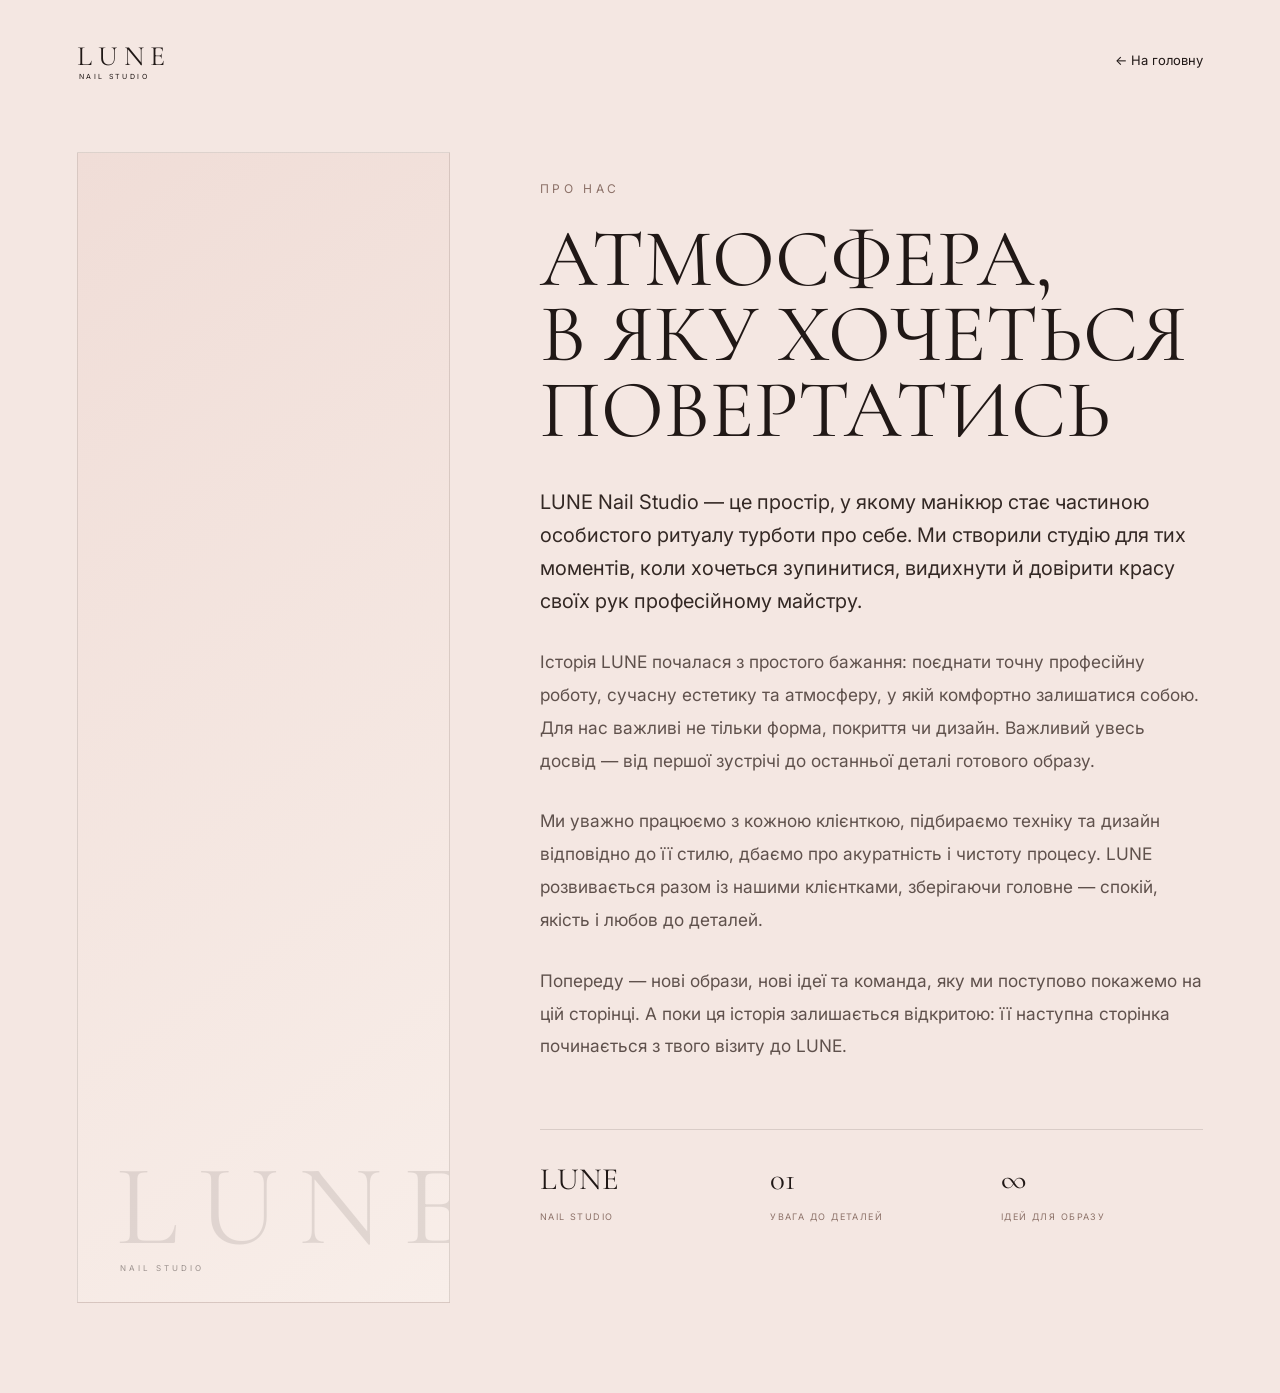
==== about.html @ e756291a "Add files via upload" ====
<!DOCTYPE html>
<html lang="uk">
<head>
  <meta charset="UTF-8">
  <meta name="viewport" content="width=device-width, initial-scale=1">
  <meta name="description" content="LUNE Nail Studio — історія та атмосфера студії">
  <title>Про нас — LUNE Nail Studio</title>
  <link rel="icon" type="image/svg+xml" href="favicon.svg">
  <link rel="stylesheet" href="css/reset.css">
  <link rel="stylesheet" href="css/variables.css">
  <link rel="stylesheet" href="css/style.css">
  <style>
    body { background:#f4e7e2; color:#201816; }
    .about-page { min-height:100vh; padding:42px 6vw 90px; }
    .about-page__nav { display:flex; justify-content:space-between; align-items:center; margin-bottom:72px; }
    .about-page__back { color:#201816; font-size:13px; }
    .about-page__grid { display:grid; grid-template-columns:minmax(300px,.72fr) minmax(520px,1.28fr); gap:7vw; align-items:stretch; min-height:calc(100vh - 180px); }
    .about-page__visual { min-height:680px; border:1px solid rgba(32,24,22,.12); background:linear-gradient(145deg,#f0ddd7,#f8eee9); position:relative; overflow:hidden; display:flex; align-items:flex-end; padding:38px; }
    .about-page__visual::before { content:"LUNE"; font-family:var(--ff-head,Georgia,serif); font-size:clamp(70px,9vw,150px); letter-spacing:.18em; opacity:.10; line-height:1; }
    .about-page__visual::after { content:"NAIL STUDIO"; position:absolute; left:42px; bottom:28px; font-size:8px; letter-spacing:.38em; opacity:.42; }
    .about-page__copy { padding:28px 0 80px; display:flex; flex-direction:column; justify-content:center; max-width:900px; }
    .about-page__copy .eyebrow { color:#8c7168; }
    .about-page__title { font-family:var(--ff-head); font-weight:400; font-size:clamp(58px,6.4vw,112px); line-height:.92; text-transform:uppercase; margin:24px 0 38px; max-width:820px; }
    .about-page__story { max-width:820px; color:#5f514c; font-size:clamp(17px,1.35vw,21px); line-height:1.9; }
    .about-page__story p { margin:0 0 28px; }
    .about-page__story p:first-child { color:#332824; font-size:clamp(20px,1.55vw,25px); line-height:1.65; }
    .about-page__facts { display:grid; grid-template-columns:repeat(3,1fr); gap:28px; margin-top:38px; padding-top:26px; border-top:1px solid rgba(32,24,22,.13); }
    .about-page__fact strong { display:block; font-family:var(--ff-head,Georgia,serif); font-size:31px; font-weight:400; }
    .about-page__fact span { display:block; margin-top:7px; font-size:9px; letter-spacing:.16em; text-transform:uppercase; color:#8c7168; }
    @media (max-width: 899px) { .about-page { display:none; } }
  </style>
</head>
<body>
  <main class="about-page">
    <div class="about-page__nav">
      <a href="index.html#hero" class="logo" aria-label="LUNE Nail Studio">
        <span class="logo__word">LUNE</span>
        <span class="logo__sub">NAIL STUDIO</span>
      </a>
      <a href="index.html#hero" class="about-page__back">← На головну</a>
    </div>

    <div class="about-page__grid">
      <div class="about-page__visual" aria-label="Місце для майбутнього фото команди LUNE"></div>

      <article class="about-page__copy">
        <p class="eyebrow eyebrow--dark">ПРО НАС</p>
        <h1 class="about-page__title">АТМОСФЕРА,<br>В ЯКУ ХОЧЕТЬСЯ<br>ПОВЕРТАТИСЬ</h1>
        <div class="about-page__story">
          <p>LUNE Nail Studio — це простір, у якому манікюр стає частиною особистого ритуалу турботи про себе. Ми створили студію для тих моментів, коли хочеться зупинитися, видихнути й довірити красу своїх рук професійному майстру.</p>
          <p>Історія LUNE почалася з простого бажання: поєднати точну професійну роботу, сучасну естетику та атмосферу, у якій комфортно залишатися собою. Для нас важливі не тільки форма, покриття чи дизайн. Важливий увесь досвід — від першої зустрічі до останньої деталі готового образу.</p>
          <p>Ми уважно працюємо з кожною клієнткою, підбираємо техніку та дизайн відповідно до її стилю, дбаємо про акуратність і чистоту процесу. LUNE розвивається разом із нашими клієнтками, зберігаючи головне — спокій, якість і любов до деталей.</p>
          <p>Попереду — нові образи, нові ідеї та команда, яку ми поступово покажемо на цій сторінці. А поки ця історія залишається відкритою: її наступна сторінка починається з твого візиту до LUNE.</p>
        </div>
        <div class="about-page__facts" aria-label="LUNE Nail Studio">
          <div class="about-page__fact"><strong>LUNE</strong><span>Nail studio</span></div>
          <div class="about-page__fact"><strong>01</strong><span>Увага до деталей</span></div>
          <div class="about-page__fact"><strong>∞</strong><span>Ідей для образу</span></div>
        </div>
      </article>
    </div>
  </main>
</body>
</html>
---- css/variables.css ----
:root {
  /* Кольори */
  --c-dark: #130d0b;
  --c-dark-2: #1d1512;
  --c-cream: #f3e9e0;
  --c-cream-2: #faf4ee;
  --c-card: #fffaf6;
  --c-rose: #b97f76;
  --c-rose-dark: #a46c63;
  --c-rose-soft: #ecd5cd;
  --c-text: #2a1f1b;
  --c-muted: #7d6a62;
  --c-light: #ffffff;
  --c-line: rgba(42, 31, 27, 0.14);
  --c-error: #b3261e;
  --c-ok: #2e7d4f;

  /* Шрифти */
  --ff-head: "Cormorant Garamond", "Playfair Display", Georgia, "Times New Roman", serif;
  --ff-body: "Inter", system-ui, -apple-system, "Segoe UI", Roboto, "Helvetica Neue", Arial, sans-serif;

  /* Розміри */
  --header-h: 84px;
  --pad-x: clamp(20px, 5vw, 80px);
  --radius: 16px;
  --radius-lg: 28px;
  --shadow: 0 10px 30px rgba(42, 31, 27, 0.08);
  --shadow-lg: 0 24px 60px rgba(0, 0, 0, 0.35);

  /* Анімації */
  --ease: cubic-bezier(0.22, 0.61, 0.36, 1);
  --t: 0.35s;
}
---- css/style.css ----
@import url("https://fonts.googleapis.com/css2?family=Cormorant+Garamond:wght@400;500;600&family=Inter:wght@400;500;600&display=swap");

/* ============ BASE ============ */
body {
  font-family: var(--ff-body);
  font-size: 15px;
  color: var(--c-text);
  background: var(--c-cream);
}
body.is-locked { overflow: hidden; }

/* FIXED: no display: revert !important on flex blocks */
.only-desktop { display: none !important; }
.only-mobile { display: revert; }

@media (max-width: 899px) {
  .only-desktop { display: none !important; }
}

@media (min-width: 900px) {
  .only-desktop { display: revert !important; }
  .only-mobile { display: none !important; }
}

.eyebrow {
  font-size: 12px;
  letter-spacing: 0.3em;
  text-transform: uppercase;
  color: rgba(255, 255, 255, 0.75);
}
.eyebrow--dark { color: var(--c-muted); }

.title {
  font-family: var(--ff-head);
  font-weight: 400;
  font-size: clamp(32px, 3.4vw, 52px);
  line-height: 1.05;
  letter-spacing: 0.01em;
  text-transform: uppercase;
  color: var(--c-text);
}
.title--light { color: var(--c-light); }

.lead { color: var(--c-muted); line-height: 1.55; }
.lead--light { color: rgba(255, 255, 255, 0.85); }

/* ============ LOGO ============ */
.logo {
  display: inline-flex;
  flex-direction: column;
  line-height: 1;
  color: inherit;
}
.logo__word {
  font-family: var(--ff-head);
  font-size: 34px;
  letter-spacing: 0.06em;
  font-weight: 400;
}
.logo__sub {
  font-size: 8px;
  letter-spacing: 0.4em;
  margin-top: 5px;
  padding-left: 2px;
}
.logo--lg .logo__word { font-size: 54px; }
.logo--lg .logo__sub { font-size: 11px; }

/* ============ BUTTONS ============ */
.btn {
  display: inline-flex;
  align-items: center;
  justify-content: center;
  gap: 12px;
  min-height: 48px;
  padding: 0 26px;
  border-radius: 999px;
  font-size: 14px;
  font-weight: 500;
  transition:
    background var(--t) var(--ease),
    color var(--t) var(--ease),
    border-color var(--t) var(--ease),
    transform var(--t) var(--ease);
}
.btn:hover { transform: translateY(-2px); }
.btn:active { transform: translateY(0); }
.btn:disabled { opacity: 0.5; cursor: not-allowed; transform: none; }
.btn--rose { background: var(--c-rose); color: #fff; }
.btn--rose:hover:not(:disabled) { background: var(--c-rose-dark); }
.btn--outline {
  border: 1px solid rgba(255, 255, 255, 0.6);
  color: #fff;
  min-height: 44px;
  font-size: 13px;
}
.btn--outline:hover { background: #fff; color: var(--c-dark); }
.btn--outline-dark {
  border: 1px solid var(--c-text);
  color: var(--c-text);
  min-height: 44px;
  font-size: 12px;
}
.btn--outline-dark:hover { background: var(--c-text); color: #fff; }
.btn--outline-light {
  border: 1px solid rgba(255, 255, 255, 0.6);
  color: #fff;
  min-height: 44px;
  font-size: 13px;
}
.btn--outline-light:hover { background: #fff; color: var(--c-dark); }
.btn--ghost { color: var(--c-muted); padding: 0 18px; }
.btn--soft { background: var(--c-rose-soft); color: var(--c-rose-dark); }
.btn--soft:hover { background: #e2c5bb; }
.btn--block { width: 100%; }
.btn--lg {
  min-height: 60px;
  padding: 0 12px 0 30px;
  justify-content: space-between;
  font-size: 17px;
}
.btn__circle {
  width: 40px;
  height: 40px;
  border-radius: 50%;
  background: #fff;
  color: var(--c-rose);
  display: inline-flex;
  align-items: center;
  justify-content: center;
}

.btn-pill {
  display: inline-flex;
  align-items: center;
  border: 1px solid rgba(255, 255, 255, 0.45);
  border-radius: 999px;
  padding: 3px 28px 3px 3px;
  gap: 22px;
  color: #fff;
  background: rgba(255, 255, 255, 0.06);
  backdrop-filter: blur(6px);
  transition: background var(--t) var(--ease);
}
.btn-pill:hover { background: rgba(255, 255, 255, 0.16); }
.btn-pill__circle {
  width: 46px;
  height: 46px;
  border-radius: 50%;
  background: #fff;
  color: var(--c-dark);
  display: inline-flex;
  align-items: center;
  justify-content: center;
  font-size: 18px;
  transition: transform var(--t) var(--ease);
}
.btn-pill:hover .btn-pill__circle { transform: translateX(3px); }
.btn-pill__label { font-size: 13px; }

.round-btn {
  width: 44px;
  height: 44px;
  flex: none;
  border-radius: 50%;
  border: 1px solid var(--c-line);
  color: var(--c-text);
  display: inline-flex;
  align-items: center;
  justify-content: center;
  font-size: 20px;
  background: transparent;
  transition: background var(--t) var(--ease), color var(--t) var(--ease);
}
.round-btn:hover { background: var(--c-text); color: #fff; }
.round-btn:disabled { opacity: 0.35; cursor: default; }
.round-btn:disabled:hover { background: transparent; color: var(--c-text); }

/* ============ ICONS ============ */
[data-icon] svg { width: 100%; height: 100%; display: block; }
.features__icon,
.footer__icon,
.bk__head-icon { color: var(--c-rose); }

/* LUNE mobile intro is isolated in intro.js. */

/* ============ HEADER ============ */
.header {
  position: fixed;
  top: 0;
  left: 0;
  right: 0;
  z-index: 60;
  color: #fff;
  transition: background var(--t) var(--ease), backdrop-filter var(--t) var(--ease);
}
.header.is-scrolled {
  background: rgba(19, 13, 11, 0.82);
  backdrop-filter: blur(12px);
}
.header__inner {
  height: var(--header-h);
  padding: 0 var(--pad-x);
  display: flex;
  align-items: center;
  justify-content: space-between;
  gap: 24px;
}
.nav { display: none; }
.header__actions { display: flex; align-items: center; gap: 16px; }
.header__actions .btn { display: none; }

.burger {
  width: 52px;
  height: 52px;
  border-radius: 50%;
  border: 1px solid rgba(255,255,255,0.5);
  display: inline-flex;
  flex-direction: column;
  align-items: center;
  justify-content: center;
  gap: 5px;
}
.burger span {
  display: block;
  width: 18px;
  height: 1.5px;
  background: #fff;
  transition: transform var(--t) var(--ease), opacity var(--t) var(--ease);
}
.burger[aria-expanded="true"] span:nth-child(1) { transform: translateY(6.5px) rotate(45deg); }
.burger[aria-expanded="true"] span:nth-child(2) { opacity: 0; }
.burger[aria-expanded="true"] span:nth-child(3) { transform: translateY(-6.5px) rotate(-45deg); }

.mmenu {
  position: fixed;
  inset: 0;
  z-index: 90;
  background: var(--c-dark);
  color: #fff;
  display: flex;
  flex-direction: column;
  justify-content: center;
  padding: 80px var(--pad-x) 40px;
}
.mmenu__close {
  position: absolute;
  top: 16px;
  right: var(--pad-x);
  width: 52px;
  height: 52px;
  font-size: 32px;
  line-height: 1;
  color: #fff;
}
.mmenu__nav {
  display: flex;
  flex-direction: column;
  align-items: flex-start;
  gap: 22px;
  font-size: 22px;
}
.mmenu__nav button { color: inherit; font-size: inherit; text-align: left; }

@media (min-width: 900px) {
  .nav { display: flex; gap: 40px; }
  .nav__link {
    font-size: 14px;
    position: relative;
    padding: 6px 0;
    opacity: 0.85;
    transition: opacity var(--t) var(--ease);
  }
  .nav__link:hover, .nav__link.is-active { opacity: 1; }
  .nav__link.is-active::after {
    content: "";
    position: absolute;
    left: 0;
    right: 0;
    bottom: -2px;
    height: 1px;
    background: #fff;
  }
  .header__actions .btn { display: inline-flex; }
  .burger { display: none; }
  .mmenu { display: none !important; }
}

/* ============ HERO ============ */
.hero {
  position: relative;
  min-height: 100vh;
  min-height: 100svh;
  color: #fff;
  display: flex;
  align-items: center;
  overflow: hidden;
  background: var(--c-dark);
}
.hero__bg { position: absolute; inset: 0; }
.hero__bg img {
  width: 100%;
  height: 100%;
  object-fit: cover;
  background: var(--c-dark-2);
}
.hero__shade {
  position: absolute;
  inset: 0;
  background: linear-gradient(180deg, rgba(19,13,11,0.35) 0%, rgba(19,13,11,0.55) 55%, rgba(19,13,11,0.85) 100%);
}
.hero__content {
  position: relative;
  z-index: 2;
  width: 100%;
  padding: calc(var(--header-h) + 24px) var(--pad-x) 40px;
}
.hero__title {
  font-family: var(--ff-head);
  font-weight: 400;
  text-transform: uppercase;
  line-height: 1;
  letter-spacing: 0.01em;
  margin: 18px 0 20px;
}
.hero__lead {
  max-width: 440px;
  color: rgba(255,255,255,0.88);
  line-height: 1.55;
}

@media (max-width: 899px) {
  .hero { align-items: flex-end; }
  .hero__content { padding-bottom: 36px; }
  .hero__title { font-size: clamp(44px, 14vw, 64px); }
  .hero__lead { margin-bottom: 28px; font-size: 15px; }

  .features {
    display: flex;
    justify-content: space-between;
    gap: 12px;
    margin-top: 28px;
  }
  .features li {
    display: flex;
    flex-direction: column;
    align-items: center;
    text-align: center;
    gap: 10px;
    font-size: 12px;
    line-height: 1.3;
    flex: 1;
  }
  .features__icon { width: 34px; height: 34px; }

  .video-pill {
    position: absolute;
    z-index: 3;
    top: calc(var(--header-h) + 12px);
    right: var(--pad-x);
    display: inline-flex;
    align-items: center;
    gap: 10px;
    padding: 8px 16px 8px 8px;
    border: 1px solid rgba(255,255,255,0.45);
    border-radius: 999px;
    font-size: 13px;
    color: #fff;
    background: rgba(19,13,11,0.35);
    backdrop-filter: blur(6px);
  }
  .video-pill__icon {
    width: 30px;
    height: 30px;
    border-radius: 50%;
    background: #fff;
    color: var(--c-dark);
    display: inline-flex;
    align-items: center;
    justify-content: center;
    font-size: 11px;
  }
}

@media (min-width: 900px) {
  .hero__shade {
    background: linear-gradient(90deg, rgba(19,13,11,0.78) 0%, rgba(19,13,11,0.35) 55%, rgba(19,13,11,0.15) 100%);
  }
  .hero__content { padding-left: calc(var(--pad-x) + 90px); }
  .hero__title { font-size: clamp(64px, 7.4vw, 120px); }
  .hero__lead { margin-bottom: 36px; }
  .hero__proof {
    display: flex;
    align-items: center;
    gap: 16px;
    margin-top: 44px;
  }
  .avatars { display: flex; }
  .avatars img {
    width: 48px;
    height: 48px;
    border-radius: 50%;
    object-fit: cover;
    border: 2px solid var(--c-dark);
    margin-left: -12px;
    background: var(--c-rose-soft);
  }
  .avatars img:first-child { margin-left: 0; }
  .hero__proof p {
    display: flex;
    flex-direction: column;
    font-size: 13px;
    line-height: 1.35;
  }
  .hero__proof span { color: rgba(255,255,255,0.7); }

  .hero__rail {
    position: absolute;
    z-index: 3;
    left: var(--pad-x);
    top: 50%;
    transform: translateY(-50%);
    display: flex !important;
    flex-direction: column;
    align-items: center;
    gap: 18px;
  }
  .hero__steps { display: flex; flex-direction: column; gap: 18px; }
  .hero__steps button {
    font-size: 12px;
    letter-spacing: 0.15em;
    color: rgba(255,255,255,0.5);
    transition: color var(--t) var(--ease);
  }
  .hero__steps .is-active button,
  .hero__steps button:hover { color: #fff; }
  .hero__line { width: 1px; height: 90px; background: rgba(255,255,255,0.35); }
  .hero__scroll {
    display: flex;
    flex-direction: column;
    align-items: center;
    gap: 10px;
  }
  .hero__scroll-btn {
    width: 40px;
    height: 40px;
    border-radius: 50%;
    border: 1px solid rgba(255,255,255,0.5);
    display: inline-flex;
    align-items: center;
    justify-content: center;
  }
  .hero__scroll small { font-size: 9px; letter-spacing: 0.3em; }

  .hero__video {
    position: absolute;
    z-index: 3;
    right: var(--pad-x);
    bottom: 48px;
    display: flex !important;
    align-items: center;
    gap: 16px;
    text-align: right;
    font-size: 13px;
    line-height: 1.3;
    color: #fff;
  }
  .hero__video-btn {
    width: 64px;
    height: 64px;
    border-radius: 50%;
    border: 1px solid rgba(255,255,255,0.6);
    display: inline-flex;
    align-items: center;
    justify-content: center;
    font-size: 16px;
    transition: background var(--t) var(--ease), color var(--t) var(--ease);
  }
  .hero__video:hover .hero__video-btn { background: #fff; color: var(--c-dark); }
}

/* ============ SERVICES ============ */
@media (min-width: 900px) {
  .services {
    background: var(--c-cream);
    padding: 110px var(--pad-x);
    display: grid !important;
    grid-template-columns: minmax(280px, 1fr) 2.6fr;
    gap: 56px;
    align-items: center;
  }
  .services__head {
    display: flex;
    flex-direction: column;
    align-items: flex-start;
    gap: 20px;
  }
  .services__list {
    display: grid;
    grid-template-columns: repeat(4, 1fr);
    gap: 20px;
  }
  .svc-card button {
    position: relative;
    display: block;
    width: 100%;
    aspect-ratio: 5 / 7;
    border-radius: var(--radius);
    overflow: hidden;
    color: #fff;
    text-align: left;
  }
  .svc-card img {
    position: absolute;
    inset: 0;
    width: 100%;
    height: 100%;
    object-fit: cover;
    background: var(--c-rose-soft);
    transition: transform 0.8s var(--ease);
  }
  .svc-card button:hover img { transform: scale(1.06); }
  .svc-card__shade {
    position: absolute;
    inset: 0;
    background: linear-gradient(180deg, rgba(19,13,11,0) 40%, rgba(19,13,11,0.8) 100%);
  }
  .svc-card__num { position: absolute; top: 18px; left: 18px; font-size: 12px; letter-spacing: 0.15em; }
  .svc-card__name {
    position: absolute;
    left: 18px;
    bottom: 20px;
    right: 64px;
    font-family: var(--ff-head);
    font-size: 24px;
    line-height: 1.1;
  }
  .svc-card__arrow {
    position: absolute;
    right: 16px;
    bottom: 18px;
    width: 38px;
    height: 38px;
    border-radius: 50%;
    border: 1px solid rgba(255,255,255,0.6);
    display: inline-flex;
    align-items: center;
    justify-content: center;
    transition: background var(--t) var(--ease), color var(--t) var(--ease);
  }
  .svc-card button:hover .svc-card__arrow { background: #fff; color: var(--c-dark); }
  .svc-card--2,
  .svc-card--4 { margin-top: 40px; }
}

/* ============ ABOUT ============ */
@media (min-width: 900px) {
  .about {
    position: relative;
    color: #fff;
    overflow: hidden;
    background: var(--c-dark);
  }
  .about__bg { position: absolute; inset: 0; }
  .about__bg img { width: 100%; height: 100%; object-fit: cover; }
  .about__shade {
    position: absolute;
    inset: 0;
    background: linear-gradient(90deg, rgba(19,13,11,0.85), rgba(19,13,11,0.4));
  }
  .about__inner {
    position: relative;
    z-index: 2;
    padding: 110px var(--pad-x);
    display: grid;
    grid-template-columns: 1.2fr 1fr;
    gap: 56px;
    align-items: center;
  }
  .about__text {
    display: flex;
    flex-direction: column;
    align-items: flex-start;
    gap: 20px;
  }
  .about__photo {
    width: 100%;
    border-radius: var(--radius-lg);
    object-fit: cover;
    aspect-ratio: 13 / 9;
    background: var(--c-rose-soft);
  }
  .about__video {
    position: absolute;
    right: var(--pad-x);
    bottom: 40px;
    display: flex;
    align-items: center;
    gap: 14px;
    font-size: 13px;
    line-height: 1.3;
    text-align: left;
    color: #fff;
  }
  .about__video-btn {
    width: 56px;
    height: 56px;
    border-radius: 50%;
    border: 1px solid rgba(255,255,255,0.6);
    display: inline-flex;
    align-items: center;
    justify-content: center;
    font-size: 14px;
    transition: background var(--t) var(--ease), color var(--t) var(--ease);
  }
  .about__video:hover .about__video-btn { background: #fff; color: var(--c-dark); }
}

/* ============ WORKS ============ */
@media (min-width: 900px) {
  .works {
    background: var(--c-cream-2);
    padding: 100px var(--pad-x);
  }
  .works__head {
    display: flex;
    flex-direction: column;
    gap: 16px;
    margin-bottom: 40px;
  }
  .works__carousel { display: flex; align-items: center; gap: 20px; }
  .works__viewport { flex: 1; overflow: hidden; }
  .works__track {
    display: flex;
    gap: 20px;
    transition: transform 0.6s var(--ease);
    will-change: transform;
  }
  .works__track li { flex: 0 0 calc((100% - 60px) / 4); }
  .works__track img {
    width: 100%;
    aspect-ratio: 8 / 5;
    object-fit: cover;
    border-radius: var(--radius);
    background: var(--c-rose-soft);
  }
}

/* ============ SECTION HEAD ============ */
.reviews,
.insta {
  padding: 56px var(--pad-x);
  background: var(--c-cream-2);
}
.sec-head {
  display: flex;
  align-items: flex-end;
  justify-content: space-between;
  gap: 16px;
  margin-bottom: 28px;
}
.sec-head__nav { display: flex; gap: 12px; }
.sec-title {
  font-family: var(--ff-head);
  font-weight: 400;
  font-size: clamp(30px, 8vw, 44px);
  line-height: 1.05;
  margin-top: 8px;
}

/* ============ REVIEWS ============ */
.reviews__viewport { overflow: hidden; }
.reviews__track {
  display: flex;
  gap: 16px;
  transition: transform 0.6s var(--ease);
  will-change: transform;
}
.review {
  flex: 0 0 100%;
  display: flex;
  gap: 18px;
  align-items: flex-start;
  background: var(--c-card);
  border-radius: var(--radius-lg);
  padding: 24px;
  box-shadow: var(--shadow);
}
.review__avatar {
  width: 72px;
  height: 72px;
  flex: none;
  border-radius: 50%;
  object-fit: cover;
  background: var(--c-rose-soft);
}
.review__body { display: flex; flex-direction: column; gap: 8px; }
.review__body h3 { font-family: var(--ff-head); font-size: 24px; font-weight: 500; }
.stars { color: var(--c-rose); letter-spacing: 3px; font-size: 14px; }
.review blockquote { font-size: 14px; line-height: 1.55; color: var(--c-muted); }
.review__date { font-size: 12px; color: var(--c-muted); }
.dots { display: flex; justify-content: center; gap: 8px; margin-top: 20px; }
.dots span {
  width: 7px;
  height: 7px;
  border-radius: 50%;
  background: var(--c-line);
  transition: background var(--t) var(--ease), width var(--t) var(--ease);
}
.dots span.is-active {
  width: 22px;
  border-radius: 999px;
  background: var(--c-rose);
}
@media (min-width: 900px) {
  .reviews, .insta { padding: 100px var(--pad-x); }
  .review { flex: 0 0 calc((100% - 16px) / 2); }
}

/* ============ INSTAGRAM 3x3 ============ */
.insta__grid {
  display: grid;
  grid-template-columns: repeat(3, 1fr);
  gap: 8px;
  margin-bottom: 24px;
}
.insta__grid img {
  width: 100%;
  aspect-ratio: 1;
  object-fit: cover;
  border-radius: 12px;
  background: var(--c-rose-soft);
  transition: transform 0.6s var(--ease);
}
.insta__grid li { overflow: hidden; border-radius: 12px; }
.insta__grid li:hover img { transform: scale(1.06); }
@media (min-width: 900px) {
  .insta__grid {
    max-width: 760px;
    margin: 0 auto 32px;
    gap: 12px;
  }
  .insta .btn--block {
    max-width: 760px;
    margin: 0 auto;
    display: flex;
  }
}

/* ============ FOOTER ============ */
.footer {
  background: var(--c-dark);
  color: #fff;
  padding: 56px var(--pad-x) 40px;
}
.footer__inner {
  display: flex;
  flex-direction: column;
  align-items: flex-start;
  gap: 32px;
}
.footer__contacts {
  display: flex;
  flex-direction: column;
  gap: 18px;
  font-size: 14px;
  line-height: 1.45;
}
.footer__contacts li {
  display: flex;
  align-items: flex-start;
  gap: 14px;
}
.footer__icon { width: 22px; height: 22px; flex: none; }
.footer__contacts a:hover { color: var(--c-rose-soft); }
.footer__copy { font-size: 12px; color: rgba(255,255,255,0.55); line-height: 1.5; }
@media (min-width: 900px) {
  .footer { padding: 72px var(--pad-x) 48px; }
  .footer__inner {
    flex-direction: row;
    align-items: center;
    justify-content: space-between;
    gap: 48px;
  }
  .footer__contacts { flex-direction: row; gap: 40px; }
}

/* ============ MODALS ============ */
.modal {
  position: fixed;
  inset: 0;
  z-index: 150;
  display: flex;
  align-items: center;
  justify-content: center;
  padding: 16px;
  opacity: 0;
  transition: opacity 0.35s var(--ease);
}
.modal.is-open { opacity: 1; }
.modal__backdrop {
  position: absolute;
  inset: 0;
  background: rgba(19, 13, 11, 0.7);
  backdrop-filter: blur(4px);
}
.modal__dialog {
  position: relative;
  z-index: 1;
  width: 100%;
  max-height: calc(100vh - 32px);
  max-height: calc(100dvh - 32px);
  overflow-y: auto;
  background: var(--c-cream-2);
  border-radius: var(--radius-lg);
  box-shadow: var(--shadow-lg);
  transform: translateY(20px) scale(0.98);
  transition: transform 0.35s var(--ease);
}
.modal.is-open .modal__dialog { transform: none; }
.modal__close {
  position: absolute;
  z-index: 5;
  top: 14px;
  right: 14px;
  width: 40px;
  height: 40px;
  border-radius: 50%;
  background: rgba(42,31,27,0.08);
  font-size: 24px;
  line-height: 1;
  display: inline-flex;
  align-items: center;
  justify-content: center;
  color: var(--c-text);
}
.modal__close:hover { background: rgba(42,31,27,0.18); }
.modal--video .modal__close { background: rgba(255,255,255,0.2); color: #fff; }
.modal__dialog--video {
  max-width: 960px;
  background: #000;
  overflow: hidden;
}
.modal__dialog--video video {
  width: 100%;
  max-height: 80vh;
  background: #000;
}

/* ============ BOOKING ============ */
.modal--booking .modal__dialog {
  max-width: 560px;
  padding: 28px 22px 24px;
}
.bk__head {
  display: flex;
  align-items: center;
  gap: 14px;
  padding-right: 44px;
  margin-bottom: 22px;
}
.bk__head-icon {
  width: 44px;
  height: 44px;
  flex: none;
  padding: 10px;
  border-radius: 50%;
  background: var(--c-rose-soft);
}
.bk__head h2 {
  font-family: var(--ff-head);
  font-weight: 500;
  font-size: 28px;
  line-height: 1.1;
}
.bk__head p {
  font-size: 13px;
  color: var(--c-muted);
  margin-top: 2px;
}

.stepper {
  display: flex;
  align-items: flex-start;
  justify-content: space-between;
  margin-bottom: 26px;
  position: relative;
}
.stepper__item {
  position: relative;
  flex: 1;
  display: flex;
  flex-direction: column;
  align-items: center;
  gap: 8px;
  font-size: 12px;
  color: var(--c-muted);
  text-align: center;
}
.stepper__item::before {
  content: "";
  position: absolute;
  top: 15px;
  left: -50%;
  width: 100%;
  height: 1px;
  background: var(--c-line);
  z-index: 0;
}
.stepper__item:first-child::before { display: none; }
.stepper__dot {
  position: relative;
  z-index: 1;
  width: 31px;
  height: 31px;
  border-radius: 50%;
  border: 1px solid var(--c-line);
  background: var(--c-cream-2);
  display: inline-flex;
  align-items: center;
  justify-content: center;
  font-size: 13px;
  transition: all var(--t) var(--ease);
}
.stepper__item.is-active { color: var(--c-text); }
.stepper__item.is-active .stepper__dot {
  background: var(--c-rose);
  border-color: var(--c-rose);
  color: #fff;
}
.stepper__item.is-done .stepper__dot {
  background: var(--c-rose-soft);
  border-color: var(--c-rose);
  color: var(--c-rose-dark);
}
.stepper__item.is-done::before,
.stepper__item.is-active::before { background: var(--c-rose); }

.bk__step { display: none; }
.bk__step.is-active {
  display: block;
  animation: bkIn 0.4s var(--ease);
}
@keyframes bkIn {
  from { opacity: 0; transform: translateX(14px); }
  to { opacity: 1; transform: none; }
}
.bk__title {
  font-family: var(--ff-head);
  font-size: 24px;
  margin-bottom: 16px;
}
.bk__date {
  font-size: 14px;
  color: var(--c-muted);
  margin-bottom: 14px;
}

.options { display: flex; flex-direction: column; gap: 10px; }
.option {
  position: relative;
  display: flex;
  align-items: center;
  gap: 14px;
  padding: 10px 14px 10px 10px;
  border: 1px solid var(--c-line);
  border-radius: var(--radius);
  background: var(--c-card);
  cursor: pointer;
  transition: border-color var(--t) var(--ease), background var(--t) var(--ease);
}
.option:hover { border-color: var(--c-rose); }
.option input { position: absolute; opacity: 0; pointer-events: none; }
.option img {
  width: 64px;
  height: 64px;
  flex: none;
  border-radius: 12px;
  object-fit: cover;
  background: var(--c-rose-soft);
}
.option--master img {
  width: 56px;
  height: 56px;
  border-radius: 50%;
}
.option__body {
  flex: 1;
  display: flex;
  flex-direction: column;
  gap: 3px;
}
.option__body strong { font-weight: 500; font-size: 15px; line-height: 1.2; }
.option__body small { font-size: 12px; color: var(--c-muted); }
.rating { font-size: 12px; color: var(--c-rose); }
.option__mark {
  width: 22px;
  height: 22px;
  flex: none;
  border-radius: 50%;
  border: 1px solid var(--c-line);
  position: relative;
  transition: all var(--t) var(--ease);
}
.option input:checked ~ .option__mark {
  background: var(--c-rose);
  border-color: var(--c-rose);
}
.option input:checked ~ .option__mark::after {
  content: "";
  position: absolute;
  left: 7px;
  top: 3px;
  width: 5px;
  height: 10px;
  border: solid #fff;
  border-width: 0 2px 2px 0;
  transform: rotate(45deg);
}

.calendar {
  border: 1px solid var(--c-line);
  border-radius: var(--radius);
  background: var(--c-card);
  padding: 14px;
}
.calendar__head {
  display: grid;
  grid-template-columns: 40px 1fr 40px;
  align-items: center;
  gap: 8px;
  margin-bottom: 14px;
  text-align: center;
}
.calendar__nav {
  width: 40px;
  height: 40px;
  border-radius: 50%;
  color: var(--c-text);
  border: 1px solid var(--c-line);
}
.calendar__nav:hover { background: var(--c-rose-soft); }
.calendar__nav:disabled { opacity: .35; cursor: default; }
.calendar__weekdays,
.calendar__grid {
  display: grid;
  grid-template-columns: repeat(7, 1fr);
  gap: 5px;
}
.calendar__weekdays {
  margin-bottom: 5px;
  font-size: 11px;
  text-align: center;
  color: var(--c-muted);
}
.calendar__empty { min-height: 38px; }
.calendar__day {
  min-height: 38px;
  border-radius: 10px;
  color: var(--c-text);
  font-size: 13px;
  background: transparent;
}
.calendar__day:hover:not(:disabled) { background: var(--c-rose-soft); }
.calendar__day.is-today { box-shadow: inset 0 0 0 1px var(--c-rose); }
.calendar__day.is-selected { background: var(--c-rose); color: #fff; }
.calendar__day:disabled { opacity: .3; cursor: not-allowed; }

.quickdays { margin-top: 18px; }
.quickdays h3 {
  font-family: var(--ff-head);
  font-size: 18px;
  font-weight: 500;
  margin-bottom: 10px;
}
.quickdays__list {
  display: grid;
  grid-template-columns: repeat(7, 1fr);
  gap: 6px;
}
.quickday {
  padding: 8px 4px;
  border: 1px solid var(--c-line);
  border-radius: 10px;
  background: var(--c-card);
  font-size: 11px;
  color: var(--c-text);
}
.quickday span { display: block; }
.quickday__day { color: var(--c-muted); }
.quickday__num {
  margin-top: 2px;
  font-weight: 600;
}
.quickday.is-selected {
  background: var(--c-rose);
  border-color: var(--c-rose);
  color: #fff;
}
.quickday.is-selected .quickday__day { color: rgba(255,255,255,.8); }

.slots {
  display: grid;
  grid-template-columns: repeat(4, 1fr);
  gap: 8px;
}
.slot {
  min-height: 42px;
  border: 1px solid var(--c-line);
  border-radius: 12px;
  background: var(--c-card);
  font-size: 13px;
  transition: background var(--t) var(--ease), border-color var(--t) var(--ease), color var(--t) var(--ease);
}
.slot:hover { border-color: var(--c-rose); }
.slot.is-selected {
  background: var(--c-rose);
  border-color: var(--c-rose);
  color: #fff;
}
.slot:disabled { opacity: .35; cursor: not-allowed; }
.slots__empty {
  grid-column: 1 / -1;
  font-size: 14px;
  color: var(--c-muted);
}

.field {
  display: flex;
  flex-direction: column;
  gap: 6px;
  margin-bottom: 16px;
}
.field label { font-size: 13px; color: var(--c-muted); }
.field input {
  min-height: 50px;
  padding: 0 16px;
  border: 1px solid var(--c-line);
  border-radius: 14px;
  background: var(--c-card);
  transition: border-color var(--t) var(--ease), box-shadow var(--t) var(--ease);
}
.field input:focus {
  outline: none;
  border-color: var(--c-rose);
  box-shadow: 0 0 0 1px var(--c-rose);
}
.field.has-error input { border-color: var(--c-error); }
.field__error { min-height: 16px; font-size: 12px; color: var(--c-error); }
.field--hp {
  position: absolute;
  left: -9999px;
  width: 1px;
  height: 1px;
  overflow: hidden;
}
.check {
  display: flex;
  align-items: flex-start;
  gap: 10px;
  font-size: 13px;
  color: var(--c-muted);
  cursor: pointer;
}
.check input {
  width: 18px;
  height: 18px;
  margin-top: 2px;
  accent-color: var(--c-rose);
  flex: none;
}

.summary {
  display: flex;
  flex-direction: column;
  background: var(--c-card);
  border: 1px solid var(--c-line);
  border-radius: var(--radius);
  padding: 6px 18px;
}
.summary > div {
  display: flex;
  justify-content: space-between;
  gap: 16px;
  padding: 12px 0;
  border-bottom: 1px solid var(--c-line);
  font-size: 14px;
}
.summary > div:last-child { border-bottom: 0; }
.summary dt { color: var(--c-muted); }
.summary dd { text-align: right; font-weight: 500; }
.summary__total dd { color: var(--c-rose-dark); font-size: 16px; }

.bk__success {
  text-align: center;
  padding: 20px 0 8px;
  display: flex;
  flex-direction: column;
  align-items: center;
  gap: 12px;
}
.bk__success h3 { font-family: var(--ff-head); font-size: 26px; font-weight: 500; }
.bk__success p { color: var(--c-muted); font-size: 14px; }
.bk__success-icon {
  width: 64px;
  height: 64px;
  border-radius: 50%;
  background: var(--c-rose);
  color: #fff;
  font-size: 30px;
  display: inline-flex;
  align-items: center;
  justify-content: center;
}
.bk__status { min-height: 18px; margin-top: 14px; font-size: 13px; color: var(--c-error); }
.bk__actions { display: flex; gap: 10px; margin-top: 18px; }
.bk__actions .btn--block { flex: 1; width: auto; }

@media (min-width: 900px) {
  .modal--booking .modal__dialog { padding: 36px 36px 30px; }
  .slots { grid-template-columns: repeat(5, 1fr); }
}
@media (max-width: 899px) {
  .modal--booking {
    align-items: flex-end;
    padding: 0;
  }
  .modal--booking .modal__dialog {
    max-width: none;
    border-radius: var(--radius-lg) var(--radius-lg) 0 0;
    max-height: 94vh;
    max-height: 94dvh;
  }
}

@media (max-width: 560px) {
  .stepper__label { display: none; }
  .quickdays__list { grid-template-columns: repeat(4, 1fr); }
  .slots { grid-template-columns: repeat(3, 1fr); }
  .review { padding: 18px; }
  .review__avatar { width: 58px; height: 58px; }
}

@media (prefers-reduced-motion: reduce) {
  .modal,
  .modal__dialog,
  .bk__step { transition: none !important; }
}

/* ============ DESKTOP DESIGN LOCK ============ */
@media (min-width: 900px) {
  :root {
    --header-h: 64px;
    --pad-x: clamp(28px, 5.5vw, 84px);
  }

  .header__inner {
    height: 64px;
    padding-left: 12.3vw;
    padding-right: 12.3vw;
    gap: 34px;
  }

  .logo__word { font-size: 28px; }
  .logo__sub { font-size: 6px; margin-top: 3px; }
  .nav { gap: 34px; margin-left: 28px; }
  .nav__link { font-size: 11px; }
  .header__actions { gap: 18px; }
  .header__actions .btn {
    min-height: 38px;
    padding: 0 17px;
    border-radius: 999px;
    font-size: 11px;
  }

  .hero {
    height: 460px;
    min-height: 460px;
  }

  .hero__content {
    max-width: 520px;
    padding: 112px 0 34px 12.3vw;
  }

  .hero__title {
    font-size: clamp(52px, 4.2vw, 68px);
    line-height: .94;
    margin: 16px 0 20px;
  }

  .hero__lead {
    max-width: 330px;
    font-size: 13px;
    line-height: 1.35;
    margin-bottom: 28px;
  }

  .hero__proof {
    margin-top: 24px;
    gap: 12px;
  }

  .hero__proof p { font-size: 11px; }
  .avatars img { width: 36px; height: 36px; }

  .hero__rail {
    left: 4.6vw;
    gap: 12px;
  }

  .hero__steps { gap: 12px; }
  .hero__steps button { font-size: 10px; }
  .hero__line { height: 68px; }
  .hero__scroll-btn { width: 34px; height: 34px; }
  .hero__scroll small { font-size: 7px; }

  .hero__video {
    right: 4.6vw;
    bottom: 36px;
    gap: 10px;
    font-size: 10px;
  }

  .hero__video-btn {
    width: 42px;
    height: 42px;
    font-size: 11px;
  }

  .services {
    height: 208px;
    padding: 0 5.5vw;
    grid-template-columns: 34% 66%;
    gap: 24px;
    align-items: center;
    overflow: hidden;
  }

  .services__head {
    gap: 8px;
    justify-content: center;
  }

  .services__head .eyebrow { font-size: 9px; }
  .services__head .title { font-size: 29px; line-height: .9; }
  .services__head .lead { font-size: 11px; line-height: 1.3; }
  .services__head .btn { min-height: 34px; font-size: 9px; padding: 0 13px; }

  .services__list { gap: 14px; }
  .svc-card--2,
  .svc-card--4 { margin-top: 0; }
  .svc-card button { aspect-ratio: auto; height: 204px; border-radius: 22px; }
  .svc-card__num { top: 14px; left: 16px; font-size: 9px; }
  .svc-card__name { left: 16px; bottom: 15px; font-size: 15px; }
  .svc-card__arrow { right: 12px; bottom: 12px; width: 28px; height: 28px; font-size: 12px; }

  .about {
    height: 220px;
    min-height: 220px;
  }

  .about__bg img { object-position: center 46%; }
  .about__inner {
    height: 100%;
    padding: 0 12.3vw;
    display: block;
  }

  .about__text {
    height: 100%;
    justify-content: center;
    gap: 9px;
    max-width: 620px;
  }

  .about__text .eyebrow { font-size: 9px; }
  .about__text .title { font-size: 28px; line-height: .92; }
  .about__text .lead { font-size: 10px; line-height: 1.35; }
  .about__text .btn { min-height: 32px; font-size: 9px; padding: 0 13px; }
  .about__photo { display: none; }

  .about__video {
    right: 5.5vw;
    bottom: 72px;
    font-size: 9px;
    gap: 9px;
  }

  .about__video-btn { width: 42px; height: 42px; font-size: 10px; }

  .works {
    height: 156px;
    padding: 0 7.8vw;
    display: grid;
    grid-template-columns: 27% 73%;
    gap: 22px;
    align-items: center;
    overflow: hidden;
  }

  .works__head { gap: 7px; margin: 0; }
  .works__head .eyebrow { font-size: 9px; }
  .works__head .title { font-size: 28px; line-height: .9; }
  .works__carousel { gap: 12px; }
  .works__track { gap: 10px; }
  .works__track li { flex: 0 0 calc((100% - 40px) / 5); }
  .works__track img { border-radius: 10px; aspect-ratio: 8 / 5; }
  .works .round-btn { width: 30px; height: 30px; font-size: 16px; }
}

/* =========================================================
   LUNE DESKTOP — DESIGN REFERENCE V2
   Desktop only. Mobile styles remain untouched.
   ========================================================= */
@media (min-width: 900px) {
  :root {
    --lune-pink: #e8c4bd;
    --lune-cream: #f7eee9;
    --lune-ink: #241d1b;
    --lune-muted: #756765;
  }

  body { background: var(--lune-cream); }

  /* Header */
  .header {
    background: transparent;
    color: #2a2321;
    mix-blend-mode: normal;
  }
  .header.is-scrolled {
    background: rgba(247, 238, 233, .94);
    color: var(--lune-ink);
    backdrop-filter: blur(12px);
  }
  .header__inner {
    height: 78px;
    max-width: 1280px;
    margin: 0 auto;
    padding: 0 36px;
    gap: 48px;
  }
  .logo { color: inherit; min-width: 132px; }
  .logo__word { font-size: 28px; letter-spacing: .22em; }
  .logo__sub { font-size: 7px; letter-spacing: .34em; margin-top: 3px; }
  .nav {
    display: flex;
    align-items: center;
    gap: 34px;
    margin-left: 34px;
    margin-right: auto;
  }
  .nav__link {
    position: relative;
    color: inherit;
    font-size: 12px;
    line-height: 1;
    padding: 31px 0 25px;
    opacity: .78;
  }
  .nav__link::after {
    content: "";
    position: absolute;
    left: 0;
    right: 0;
    bottom: 18px;
    height: 1px;
    background: currentColor;
    transform: scaleX(0);
    transform-origin: left;
    transition: transform .25s ease;
  }
  .nav__link:hover,
  .nav__link.is-active { opacity: 1; }
  .nav__link.is-active::after,
  .nav__link:hover::after { transform: scaleX(1); }
  .header__actions { gap: 18px; }
  .header__actions .btn {
    display: inline-flex;
    min-height: 38px;
    padding: 0 18px;
    gap: 14px;
    border-color: rgba(36,29,27,.45);
    color: var(--lune-ink);
    font-size: 11px;
    background: rgba(255,255,255,.12);
  }
  .header__actions .btn:hover { background: var(--lune-ink); color: #fff; }
  .burger {
    width: 30px;
    height: 30px;
    border: 0;
    border-radius: 0;
    padding: 0;
    gap: 5px;
    color: inherit;
  }
  .burger span {
    width: 21px;
    height: 1px;
    background: currentColor;
  }

  /* Hero */
  .hero {
    min-height: 0;
    height: clamp(410px, 40.5vw, 620px);
    color: var(--lune-ink);
    background: #ead0ca;
    overflow: hidden;
  }
  .hero__bg { inset: 0; }
  .hero__bg img {
    width: 100%;
    height: 100%;
    object-fit: cover;
    object-position: 62% center;
    opacity: 1;
    content: url("../assets/images/hero-mobile.webp");
    filter: saturate(.78) brightness(1.05) contrast(.94);
  }
  .hero__shade {
    background:
      linear-gradient(90deg, rgba(247,238,233,.98) 0%, rgba(247,238,233,.82) 25%, rgba(247,238,233,.10) 58%, rgba(247,238,233,0) 100%),
      linear-gradient(180deg, rgba(255,255,255,.10), rgba(115,65,55,.08));
  }
  .hero__content {
    z-index: 3;
    width: min(430px, 34vw);
    padding: 118px 0 0 max(120px, calc((100vw - 1280px) / 2 + 86px));
  }
  .hero__content .eyebrow {
    color: #806d68;
    font-size: 10px;
    letter-spacing: .34em;
    margin-bottom: 16px;
  }
  .hero__title {
    color: var(--lune-ink);
    font-size: clamp(58px, 5.2vw, 84px);
    line-height: .88;
    letter-spacing: -.02em;
    margin-bottom: 20px;
  }
  .hero__lead {
    color: #655856;
    font-size: 14px;
    line-height: 1.45;
    max-width: 330px;
    margin-bottom: 24px;
  }
  .btn-pill {
    border-color: rgba(100,74,69,.28);
    color: #fff;
    background: #c88e87;
    padding: 3px 22px 3px 3px;
    gap: 14px;
  }
  .btn-pill__circle {
    width: 36px;
    height: 36px;
    color: #9f706a;
    font-size: 16px;
  }
  .btn-pill__label { font-size: 11px; }
  .hero__proof { margin-top: 24px; color: #655856; }
  .hero__proof p { font-size: 11px; }
  .hero__proof span { color: #806f6b; }
  .hero__rail {
    z-index: 4;
    left: max(36px, calc((100vw - 1280px) / 2));
    top: 132px;
    color: #675754;
  }
  .hero__steps { gap: 15px; }
  .hero__steps button { color: #675754; font-size: 11px; }
  .hero__steps .is-active button,
  .hero__steps button:hover { color: var(--lune-ink); }
  .hero__line { background: rgba(86,64,60,.28); height: 90px; }
  .hero__scroll { color: #675754; }
  .hero__scroll-btn { width: 34px; height: 34px; border-color: rgba(86,64,60,.45); }
  .hero__scroll small { font-size: 8px; }
  .hero__video {
    z-index: 4;
    right: max(36px, calc((100vw - 1280px) / 2));
    bottom: 38px;
    color: #6b5a57;
  }
  .hero__video-btn { width: 38px; height: 38px; border-color: rgba(86,64,60,.42); color: #6b5a57; }
  .hero__video:hover .hero__video-btn { background: var(--lune-ink); color: #fff; }

  /* Services */
  .services {
    min-height: 220px;
    padding: 22px max(36px, calc((100vw - 1280px) / 2)) 24px;
    background: #f8f0ec;
    display: grid;
    grid-template-columns: 330px 1fr;
    gap: 34px;
    align-items: center;
  }
  .services__head { padding: 0; }
  .services__head .eyebrow { font-size: 9px; letter-spacing: .28em; margin-bottom: 10px; }
  .services__head .title { font-size: clamp(34px, 3vw, 48px); line-height: .88; margin-bottom: 12px; }
  .services__head .lead { font-size: 12px; line-height: 1.4; margin-bottom: 14px; }
  .services__head .btn {
    min-height: 32px;
    padding: 0;
    border: 0;
    border-bottom: 1px solid #aa817b;
    border-radius: 0;
    gap: 14px;
    font-size: 11px;
  }
  .services__head .btn:hover { background: transparent; color: #9f706a; transform: none; }
  .services__list { gap: 22px; }
  .svc-card { height: 176px; border-radius: 11px; }
  .svc-card button { border-radius: inherit; }
  .svc-card img { object-position: center; }
  .svc-card__shade { background: linear-gradient(180deg, rgba(20,10,8,0) 32%, rgba(20,10,8,.70) 100%); }
  .svc-card__num { font-size: 10px; }
  .svc-card__name { font-size: 13px; line-height: 1.15; }
  .svc-card__arrow { width: 30px; height: 30px; font-size: 16px; }

  /* About */
  .about {
    height: 248px;
    min-height: 0;
    background: #f2d9d4;
    color: var(--lune-ink);
  }
  .about__bg { left: 0; top: 0; width: 54%; height: 100%; }
  .about__bg img {
    width: 100%;
    height: 100%;
    object-fit: cover;
    object-position: center;
    content: url("../assets/mobile-gallery-4.png");
    filter: saturate(.72) brightness(1.06);
  }
  .about__shade { background: linear-gradient(90deg, rgba(20,12,10,.03), rgba(20,12,10,.12)); }
  .about__inner {
    position: relative;
    z-index: 2;
    height: 100%;
    display: grid;
    grid-template-columns: 54% 46%;
    align-items: stretch;
  }
  .about__text {
    grid-column: 2;
    grid-row: 1;
    align-self: center;
    padding: 20px 11% 20px 9%;
    color: var(--lune-ink);
  }
  .about__text .eyebrow { color: #9b7973; font-size: 9px; margin-bottom: 9px; }
  .about__text .title { color: var(--lune-ink); font-size: clamp(30px, 2.6vw, 43px); line-height: .9; margin-bottom: 12px; }
  .about__text .lead { color: #6e5c58; font-size: 11px; line-height: 1.35; margin-bottom: 11px; }
  .about__text .btn { color: #7c5e59; border: 0; border-bottom: 1px solid #a57c75; border-radius: 0; padding: 0; min-height: 26px; font-size: 10px; }
  .about__text .btn:hover { background: transparent; color: #4b3935; transform: none; }
  .about__photo { display: none; }
  .about__video { display: none; }

  /* Works */
  .works {
    min-height: 138px;
    padding: 18px max(36px, calc((100vw - 1280px) / 2));
    background: #f8f0ec;
    display: grid;
    grid-template-columns: 320px 1fr;
    gap: 48px;
    align-items: center;
  }
  .works__head { margin: 0; }
  .works__head .eyebrow { font-size: 9px; letter-spacing: .28em; margin-bottom: 9px; }
  .works__head .title { font-size: clamp(28px, 2.5vw, 40px); line-height: .9; }
  .works__carousel { gap: 12px; min-width: 0; }
  .works__track { gap: 12px; }
  .works__track li { flex: 0 0 calc((100% - 48px) / 5); min-width: 0; }
  .works__track img {
    width: 100%;
    height: 96px;
    object-fit: cover;
    border-radius: 9px;
    content: url("../assets/mobile-gallery-1.png");
  }
  .works__track li:nth-child(2) img { content: url("../assets/mobile-gallery-2.png"); }
  .works__track li:nth-child(3) img { content: url("../assets/mobile-gallery-3.png"); }
  .works__track li:nth-child(4) img { content: url("../assets/mobile-gallery-4.png"); }
  .works__track li:nth-child(5) img { content: url("../assets/mobile-gallery-5.png"); }
  .works .round-btn { width: 30px; height: 30px; font-size: 15px; }
}
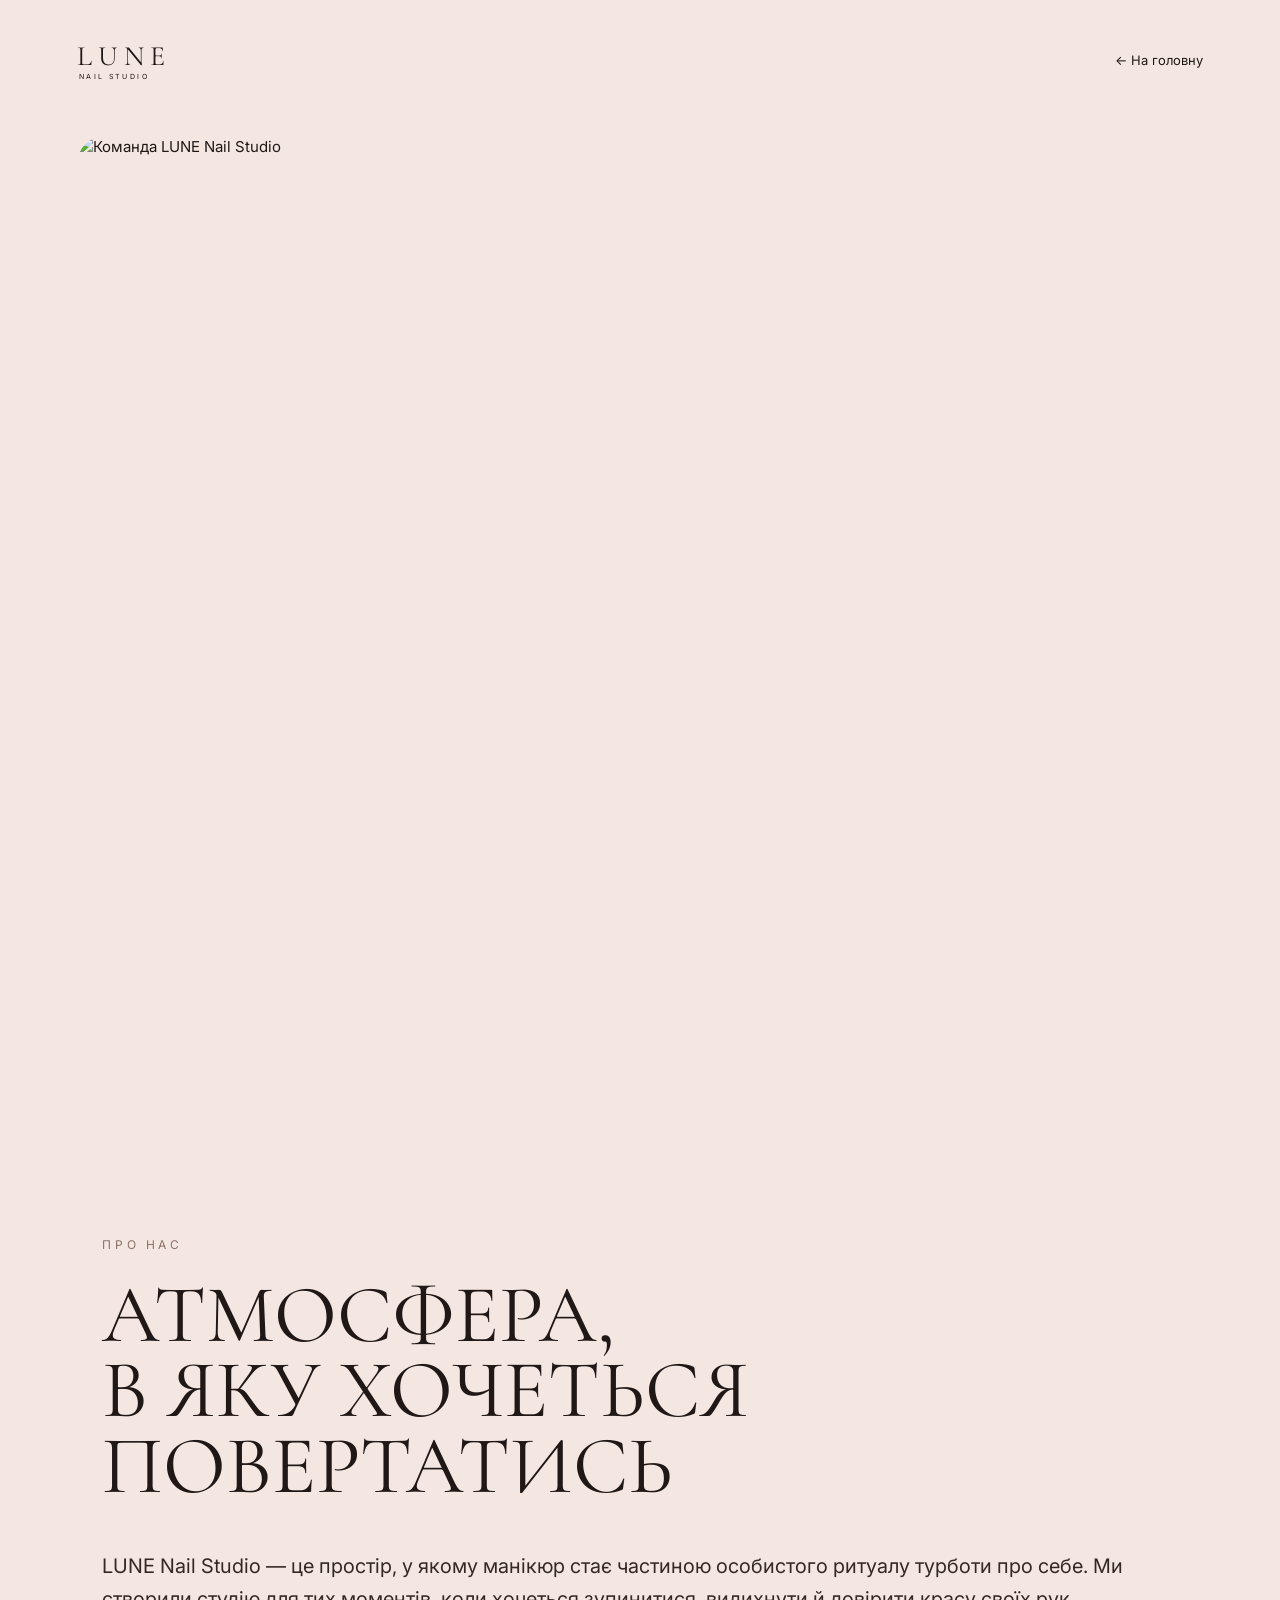
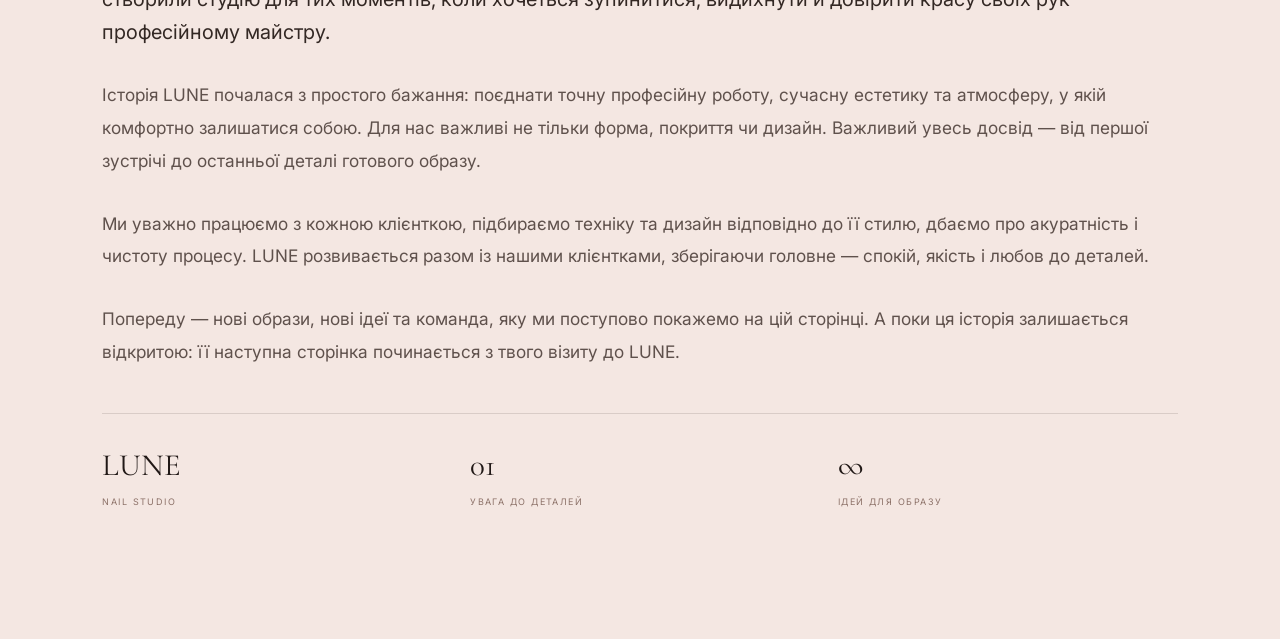
==== commit 8228c2e2: "Add files via upload" ====
--- a/about.html
+++ b/about.html
@@ -12,21 +12,62 @@
   <style>
     body { background:#f4e7e2; color:#201816; }
     .about-page { min-height:100vh; padding:42px 6vw 90px; }
-    .about-page__nav { display:flex; justify-content:space-between; align-items:center; margin-bottom:72px; }
+    .about-page__nav { display:flex; justify-content:space-between; align-items:center; margin-bottom:56px; }
     .about-page__back { color:#201816; font-size:13px; }
-    .about-page__grid { display:grid; grid-template-columns:minmax(300px,.72fr) minmax(520px,1.28fr); gap:7vw; align-items:stretch; min-height:calc(100vh - 180px); }
-    .about-page__visual { min-height:680px; border:1px solid rgba(32,24,22,.12); background:linear-gradient(145deg,#f0ddd7,#f8eee9); position:relative; overflow:hidden; display:flex; align-items:flex-end; padding:38px; }
-    .about-page__visual::before { content:"LUNE"; font-family:var(--ff-head,Georgia,serif); font-size:clamp(70px,9vw,150px); letter-spacing:.18em; opacity:.10; line-height:1; }
-    .about-page__visual::after { content:"NAIL STUDIO"; position:absolute; left:42px; bottom:28px; font-size:8px; letter-spacing:.38em; opacity:.42; }
-    .about-page__copy { padding:28px 0 80px; display:flex; flex-direction:column; justify-content:center; max-width:900px; }
+
+    /* Desktop only: team image first, then the story at full content width. */
+    .about-page__team {
+      width:100%;
+      display:block;
+      aspect-ratio:3 / 2;
+      object-fit:cover;
+      object-position:center;
+      border-radius:28px;
+      margin-bottom:76px;
+    }
+
+    .about-page__copy {
+      width:100%;
+      max-width:none;
+      padding:0 2vw 40px;
+      display:block;
+    }
     .about-page__copy .eyebrow { color:#8c7168; }
-    .about-page__title { font-family:var(--ff-head); font-weight:400; font-size:clamp(58px,6.4vw,112px); line-height:.92; text-transform:uppercase; margin:24px 0 38px; max-width:820px; }
-    .about-page__story { max-width:820px; color:#5f514c; font-size:clamp(17px,1.35vw,21px); line-height:1.9; }
-    .about-page__story p { margin:0 0 28px; }
-    .about-page__story p:first-child { color:#332824; font-size:clamp(20px,1.55vw,25px); line-height:1.65; }
-    .about-page__facts { display:grid; grid-template-columns:repeat(3,1fr); gap:28px; margin-top:38px; padding-top:26px; border-top:1px solid rgba(32,24,22,.13); }
+    .about-page__title {
+      font-family:var(--ff-head);
+      font-weight:400;
+      font-size:clamp(58px,6.4vw,112px);
+      line-height:.92;
+      text-transform:uppercase;
+      margin:24px 0 46px;
+      max-width:none;
+    }
+    .about-page__story {
+      width:100%;
+      max-width:none;
+      color:#5f514c;
+      font-size:clamp(17px,1.35vw,21px);
+      line-height:1.9;
+    }
+    .about-page__story p { margin:0 0 30px; max-width:none; }
+    .about-page__story p:first-child {
+      color:#332824;
+      font-size:clamp(20px,1.55vw,25px);
+      line-height:1.65;
+    }
+    .about-page__facts {
+      width:100%;
+      display:grid;
+      grid-template-columns:repeat(3,1fr);
+      gap:28px;
+      margin-top:44px;
+      padding-top:28px;
+      border-top:1px solid rgba(32,24,22,.13);
+    }
     .about-page__fact strong { display:block; font-family:var(--ff-head,Georgia,serif); font-size:31px; font-weight:400; }
     .about-page__fact span { display:block; margin-top:7px; font-size:9px; letter-spacing:.16em; text-transform:uppercase; color:#8c7168; }
+
+    /* Mobile remains exactly excluded from this desktop layout. */
     @media (max-width: 899px) { .about-page { display:none; } }
   </style>
 </head>
@@ -40,25 +81,29 @@
       <a href="index.html#hero" class="about-page__back">← На головну</a>
     </div>
 
-    <div class="about-page__grid">
-      <div class="about-page__visual" aria-label="Місце для майбутнього фото команди LUNE"></div>
+    <img class="about-page__team"
+         src="assets/desktop/about-team.jpg"
+         alt="Команда LUNE Nail Studio"
+         width="1536"
+         height="1024"
+         fetchpriority="high"
+         decoding="async">
 
-      <article class="about-page__copy">
-        <p class="eyebrow eyebrow--dark">ПРО НАС</p>
-        <h1 class="about-page__title">АТМОСФЕРА,<br>В ЯКУ ХОЧЕТЬСЯ<br>ПОВЕРТАТИСЬ</h1>
-        <div class="about-page__story">
-          <p>LUNE Nail Studio — це простір, у якому манікюр стає частиною особистого ритуалу турботи про себе. Ми створили студію для тих моментів, коли хочеться зупинитися, видихнути й довірити красу своїх рук професійному майстру.</p>
-          <p>Історія LUNE почалася з простого бажання: поєднати точну професійну роботу, сучасну естетику та атмосферу, у якій комфортно залишатися собою. Для нас важливі не тільки форма, покриття чи дизайн. Важливий увесь досвід — від першої зустрічі до останньої деталі готового образу.</p>
-          <p>Ми уважно працюємо з кожною клієнткою, підбираємо техніку та дизайн відповідно до її стилю, дбаємо про акуратність і чистоту процесу. LUNE розвивається разом із нашими клієнтками, зберігаючи головне — спокій, якість і любов до деталей.</p>
-          <p>Попереду — нові образи, нові ідеї та команда, яку ми поступово покажемо на цій сторінці. А поки ця історія залишається відкритою: її наступна сторінка починається з твого візиту до LUNE.</p>
-        </div>
-        <div class="about-page__facts" aria-label="LUNE Nail Studio">
-          <div class="about-page__fact"><strong>LUNE</strong><span>Nail studio</span></div>
-          <div class="about-page__fact"><strong>01</strong><span>Увага до деталей</span></div>
-          <div class="about-page__fact"><strong>∞</strong><span>Ідей для образу</span></div>
-        </div>
-      </article>
-    </div>
+    <article class="about-page__copy">
+      <p class="eyebrow eyebrow--dark">ПРО НАС</p>
+      <h1 class="about-page__title">АТМОСФЕРА,<br>В ЯКУ ХОЧЕТЬСЯ<br>ПОВЕРТАТИСЬ</h1>
+      <div class="about-page__story">
+        <p>LUNE Nail Studio — це простір, у якому манікюр стає частиною особистого ритуалу турботи про себе. Ми створили студію для тих моментів, коли хочеться зупинитися, видихнути й довірити красу своїх рук професійному майстру.</p>
+        <p>Історія LUNE почалася з простого бажання: поєднати точну професійну роботу, сучасну естетику та атмосферу, у якій комфортно залишатися собою. Для нас важливі не тільки форма, покриття чи дизайн. Важливий увесь досвід — від першої зустрічі до останньої деталі готового образу.</p>
+        <p>Ми уважно працюємо з кожною клієнткою, підбираємо техніку та дизайн відповідно до її стилю, дбаємо про акуратність і чистоту процесу. LUNE розвивається разом із нашими клієнтками, зберігаючи головне — спокій, якість і любов до деталей.</p>
+        <p>Попереду — нові образи, нові ідеї та команда, яку ми поступово покажемо на цій сторінці. А поки ця історія залишається відкритою: її наступна сторінка починається з твого візиту до LUNE.</p>
+      </div>
+      <div class="about-page__facts" aria-label="LUNE Nail Studio">
+        <div class="about-page__fact"><strong>LUNE</strong><span>Nail studio</span></div>
+        <div class="about-page__fact"><strong>01</strong><span>Увага до деталей</span></div>
+        <div class="about-page__fact"><strong>∞</strong><span>Ідей для образу</span></div>
+      </div>
+    </article>
   </main>
 </body>
 </html>
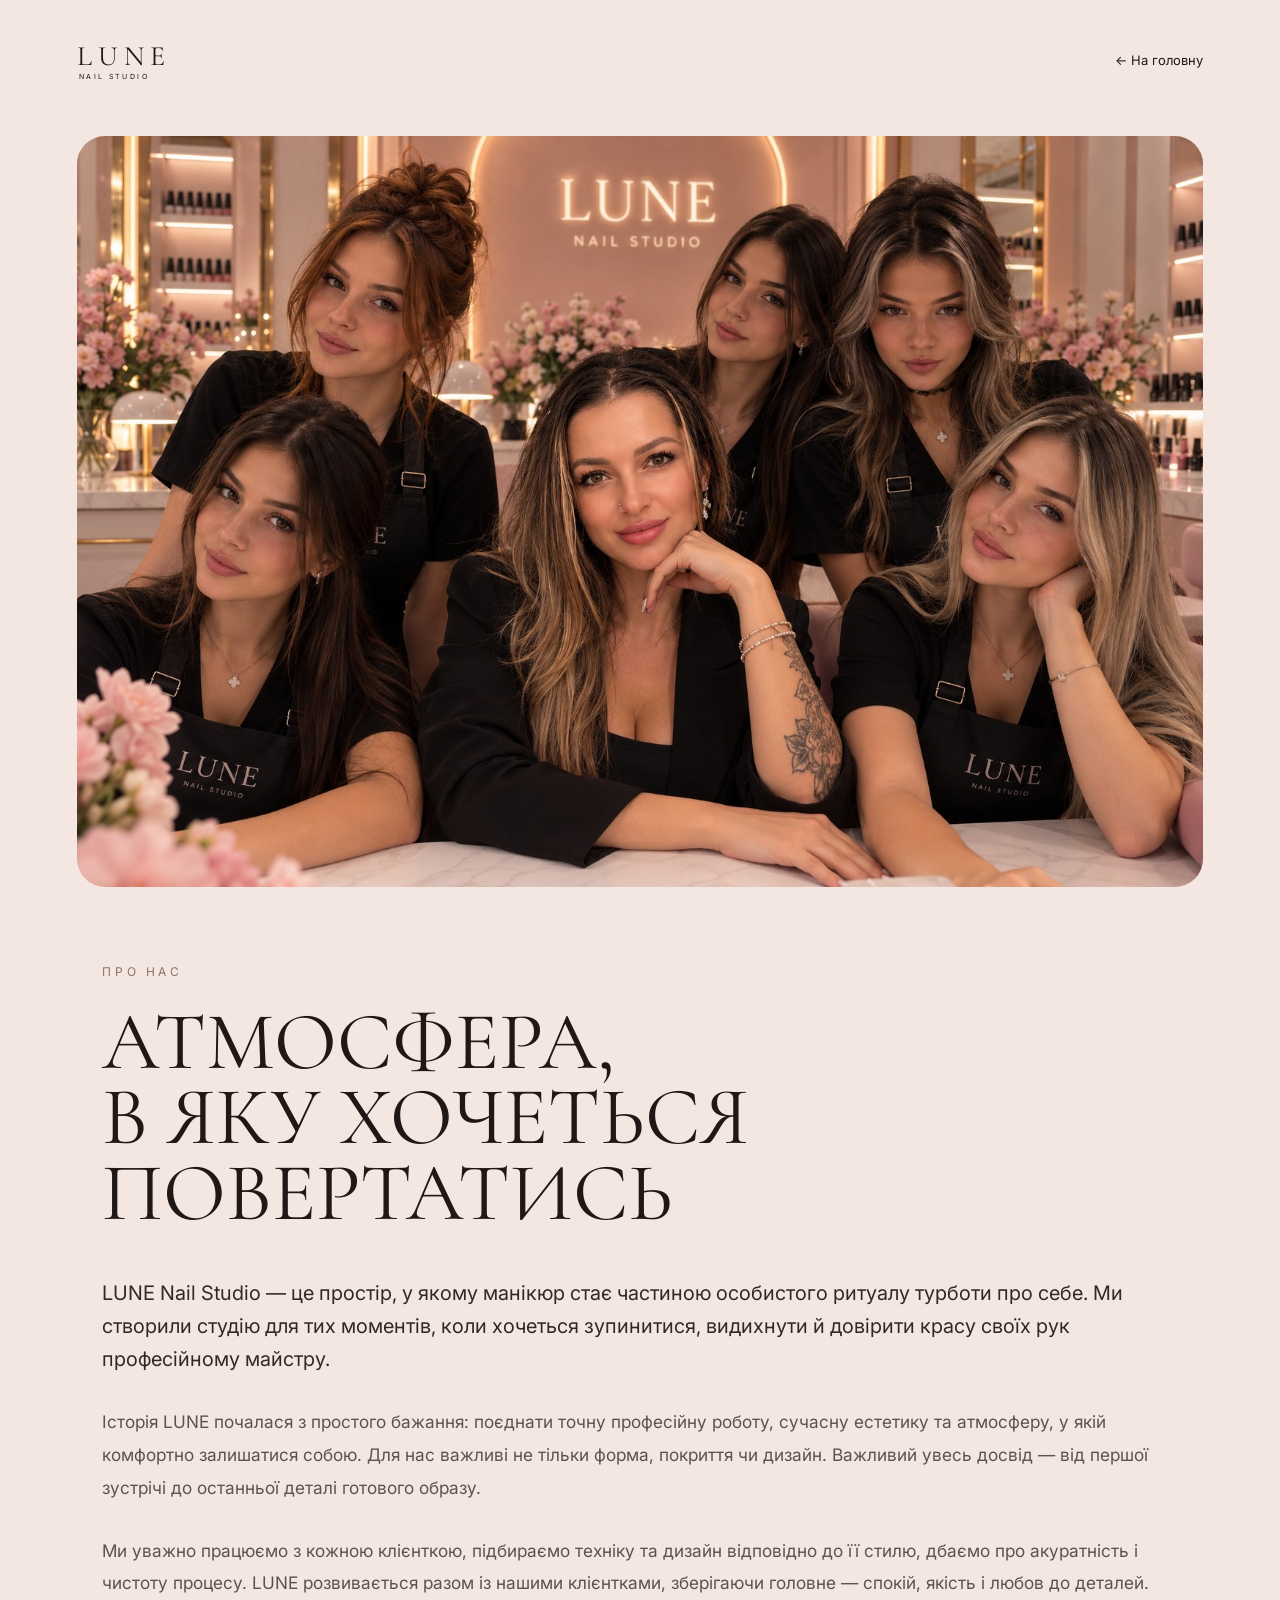
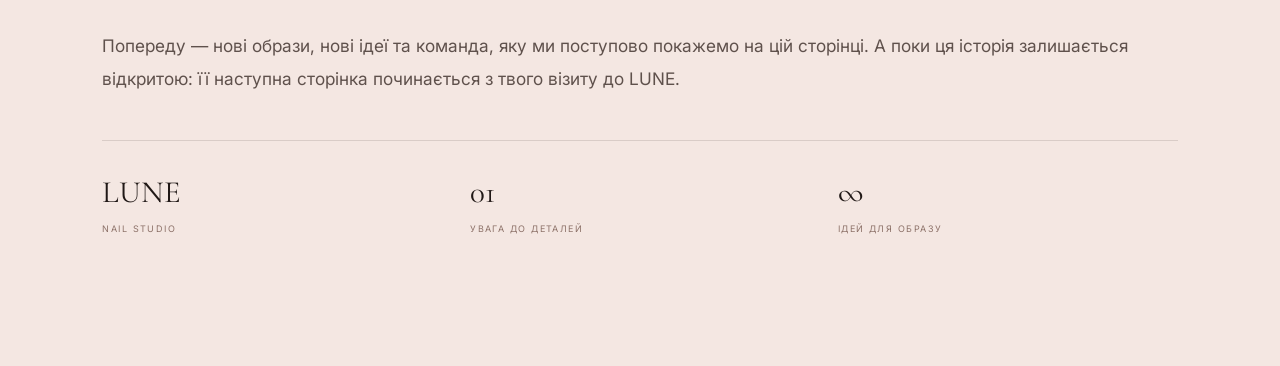
==== commit 1707364c: "Add files via upload" ====
--- a/about.html
+++ b/about.html
@@ -17,11 +17,13 @@
 
     /* Desktop only: team image first, then the story at full content width. */
     .about-page__team {
-      width:100%;
-      display:block;
-      aspect-ratio:3 / 2;
-      object-fit:cover;
-      object-position:center;
+      width:100% !important;
+      height:auto !important;
+      max-height:none !important;
+      aspect-ratio:auto !important;
+      display:block !important;
+      object-fit:contain !important;
+      object-position:center !important;
       border-radius:28px;
       margin-bottom:76px;
     }
--- a/css/style.css
+++ b/css/style.css
@@ -1692,3 +1692,458 @@
   .works__track li:nth-child(5) img { content: url("../assets/mobile-gallery-5.png"); }
   .works .round-btn { width: 30px; height: 30px; font-size: 15px; }
 }
+
+/* Desktop hero slider — isolated from mobile */
+.hero__desktop-slides { display: none; }
+
+@media (min-width: 900px) {
+  .hero__bg > img {
+    visibility: hidden;
+  }
+
+  .hero__desktop-slides {
+    position: absolute;
+    inset: 0;
+    display: block;
+    overflow: hidden;
+  }
+
+  .hero__desktop-slide {
+    position: absolute;
+    inset: 0;
+    width: 100%;
+    height: 100%;
+    object-fit: cover;
+    object-position: center;
+    opacity: 0;
+    pointer-events: none;
+    /* Override the generic .hero__bg img mobile rule. */
+    content: normal !important;
+    filter: none !important;
+  }
+
+  /* CSS fallback: the hero still rotates even if JavaScript is blocked. */
+  .hero__desktop-slide--1 {
+    opacity: 1;
+    animation: luneHeroSlide1 18s infinite;
+  }
+  .hero__desktop-slide--2 {
+    animation: luneHeroSlide2 18s infinite;
+  }
+  .hero__desktop-slide--3 {
+    animation: luneHeroSlide3 18s infinite;
+  }
+
+  /* When JS is active, it owns the state and the CSS fallback pauses. */
+  .hero.desktop-slider-js .hero__desktop-slide {
+    animation: none;
+    transition: opacity 700ms ease;
+  }
+
+  .hero.desktop-slider-js .hero__desktop-slide.is-active {
+    opacity: 1;
+  }
+}
+
+@keyframes luneHeroSlide1 {
+  0%, 30% { opacity: 1; }
+  34%, 96% { opacity: 0; }
+  100% { opacity: 1; }
+}
+
+@keyframes luneHeroSlide2 {
+  0%, 30% { opacity: 0; }
+  34%, 63% { opacity: 1; }
+  67%, 100% { opacity: 0; }
+}
+
+@keyframes luneHeroSlide3 {
+  0%, 63% { opacity: 0; }
+  67%, 96% { opacity: 1; }
+  100% { opacity: 0; }
+}
+
+/* Desktop hero slider v8 — desktop only; reduced-motion does not pin slide 1. */
+@media (min-width: 900px) {
+  .hero.desktop-slider-js .hero__desktop-slides {
+    position: absolute;
+    inset: 0;
+    display: block;
+    overflow: hidden;
+    z-index: 0;
+  }
+
+  .hero.desktop-slider-js .hero__desktop-slide {
+    position: absolute;
+    inset: 0;
+    width: 100%;
+    height: 100%;
+    object-fit: cover;
+    object-position: center;
+    pointer-events: none;
+    transition: opacity 700ms ease;
+  }
+}
+
+
+/* Desktop hero image source/visibility hard override.
+   This must come after the generic .hero__bg img mobile styling. */
+@media (min-width: 900px) {
+  .hero__bg > img:not(.hero__desktop-slide) {
+    visibility: hidden !important;
+    opacity: 0 !important;
+  }
+
+  .hero__desktop-slides {
+    z-index: 0 !important;
+  }
+
+  .hero__desktop-slide {
+    display: block !important;
+    content: normal !important;
+    filter: none !important;
+    object-fit: cover !important;
+    object-position: center !important;
+  }
+
+  .hero__shade {
+    z-index: 1 !important;
+  }
+}
+
+/* Desktop hero v11: real PNG assets + explicit stacking. Mobile untouched. */
+@media (min-width: 900px) {
+  #hero .hero__bg { z-index: 0; }
+  #hero .hero__desktop-slides { z-index: 0 !important; opacity: 1 !important; visibility: visible !important; }
+  #hero .hero__desktop-slide { z-index: 0; }
+  #hero .hero__shade { z-index: 1 !important; pointer-events: none; }
+  #hero .hero__content, #hero .hero__rail { position: relative; z-index: 2; }
+}
+
+/* Desktop hero image renderer v12 — uses background layers to bypass all
+   legacy <img> content/src overrides. Desktop only. Mobile untouched. */
+@media (min-width: 900px) {
+  #hero .hero__desktop-slides {
+    position: absolute !important;
+    inset: 0 !important;
+    display: block !important;
+    opacity: 1 !important;
+    visibility: visible !important;
+    z-index: 0 !important;
+    overflow: hidden !important;
+  }
+
+  #hero .hero__desktop-slide {
+    position: absolute !important;
+    inset: 0 !important;
+    width: 100% !important;
+    height: 100% !important;
+    display: block !important;
+    background-repeat: no-repeat !important;
+    background-position: center center !important;
+    background-size: cover !important;
+    background-color: #f3e4df !important;
+    object-fit: unset !important;
+    content: none !important;
+    filter: none !important;
+    transition: opacity 700ms ease !important;
+    pointer-events: none !important;
+  }
+
+  #hero .hero__desktop-slide--1 { background-image: url("../assets/images/hero-desktop-01-real.png") !important; }
+  #hero .hero__desktop-slide--2 { background-image: url("../assets/images/hero-desktop-02-real.png") !important; }
+  #hero .hero__desktop-slide--3 { background-image: url("../assets/images/hero-desktop-03-real.png") !important; }
+
+  #hero .hero__desktop-slide:not(.is-active) {
+    opacity: 0 !important;
+    visibility: hidden !important;
+  }
+
+  #hero .hero__desktop-slide.is-active {
+    opacity: 1 !important;
+    visibility: visible !important;
+  }
+}
+
+/* Desktop hero image renderer v12 — background layers bypass legacy <img>
+   content/src overrides. Desktop only. Mobile untouched. */
+@media (min-width: 900px) {
+  #hero .hero__desktop-slides {
+    position: absolute !important;
+    inset: 0 !important;
+    display: block !important;
+    opacity: 1 !important;
+    visibility: visible !important;
+    z-index: 0 !important;
+    overflow: hidden !important;
+  }
+
+  #hero .hero__desktop-slide {
+    position: absolute !important;
+    inset: 0 !important;
+    width: 100% !important;
+    height: 100% !important;
+    display: block !important;
+    background-repeat: no-repeat !important;
+    background-position: center center !important;
+    background-size: cover !important;
+    background-color: #f3e4df !important;
+    content: none !important;
+    filter: none !important;
+    transition: opacity 700ms ease !important;
+    pointer-events: none !important;
+  }
+
+  #hero .hero__desktop-slide--1 { background-image: url("../assets/images/hero-desktop-01-real.png") !important; }
+  #hero .hero__desktop-slide--2 { background-image: url("../assets/images/hero-desktop-02-real.png") !important; }
+  #hero .hero__desktop-slide--3 { background-image: url("../assets/images/hero-desktop-03-real.png") !important; }
+
+  #hero .hero__desktop-slide:not(.is-active) {
+    opacity: 0 !important;
+    visibility: hidden !important;
+  }
+
+  #hero .hero__desktop-slide.is-active {
+    opacity: 1 !important;
+    visibility: visible !important;
+  }
+}
+
+
+/* Desktop hero slider v13 — direct image elements; desktop only. Mobile untouched. */
+@media (min-width: 900px) {
+  #hero .hero__desktop-slides {
+    position: absolute !important;
+    inset: 0 !important;
+    display: block !important;
+    overflow: hidden !important;
+    z-index: 0 !important;
+    opacity: 1 !important;
+    visibility: visible !important;
+  }
+
+  #hero .hero__desktop-slide {
+    position: absolute !important;
+    inset: 0 !important;
+    width: 100% !important;
+    height: 100% !important;
+    display: block !important;
+    margin: 0 !important;
+    padding: 0 !important;
+    border: 0 !important;
+    object-fit: cover !important;
+    object-position: center center !important;
+    opacity: 0 !important;
+    visibility: hidden !important;
+    animation: none !important;
+    content: normal !important;
+    filter: none !important;
+    transition: opacity 700ms ease !important;
+    z-index: 0 !important;
+    pointer-events: none !important;
+  }
+
+  #hero .hero__desktop-slide.is-active {
+    opacity: 1 !important;
+    visibility: visible !important;
+    z-index: 0 !important;
+  }
+
+  #hero .hero__shade { z-index: 1 !important; }
+  #hero .hero__content,
+  #hero .hero__rail { position: relative; z-index: 2; }
+}
+
+/* LUNE DESKTOP HERO — STATIC FALLBACK
+   Desktop only. Mobile is intentionally untouched. */
+@media (min-width: 900px) {
+  /* Use one real hero image directly. No slider/background layer. */
+  #hero .hero__desktop-slides {
+    display: none !important;
+  }
+
+  #hero .hero__bg > img {
+    visibility: visible !important;
+    opacity: 1 !important;
+    display: block !important;
+    content: url("../assets/images/hero-desktop-01-real.png") !important;
+    object-fit: cover !important;
+    object-position: center center !important;
+    z-index: 0 !important;
+  }
+
+  /* Remove the old Hero controls for now. */
+  #hero .hero__rail,
+  #hero .hero__video,
+  #hero .hero__content .btn-pill,
+  #hero .hero__proof {
+    display: none !important;
+  }
+
+  /* Show the photo without the old dark slider overlay. */
+  #hero .hero__shade {
+    display: none !important;
+  }
+}
+
+/* LUNE DESKTOP — current hero and booking removal
+   Desktop only. Mobile is intentionally untouched. */
+@media (min-width: 900px) {
+  #header .only-desktop-header-booking {
+    display: none !important;
+  }
+  #hero [data-open-booking],
+  #services [data-open-booking] {
+    pointer-events: none !important;
+  }
+}
+
+/* LUNE DESKTOP HERO — DIRECT STATIC IMAGE
+   Desktop only. Mobile styles and markup behavior are untouched. */
+@media (min-width: 900px) {
+  #hero .hero__desktop-static {
+    position: absolute !important;
+    inset: 0 !important;
+    width: 100% !important;
+    height: 100% !important;
+    display: block !important;
+    object-fit: cover !important;
+    object-position: center center !important;
+    margin: 0 !important;
+    padding: 0 !important;
+    border: 0 !important;
+    opacity: 1 !important;
+    visibility: visible !important;
+    z-index: 0 !important;
+    pointer-events: none !important;
+    content: normal !important;
+    filter: none !important;
+  }
+
+  #hero .hero__desktop-slides {
+    display: none !important;
+  }
+
+  #hero .hero__bg > img:not(.hero__desktop-static):not(.hero__desktop-slide) {
+    display: none !important;
+  }
+
+  #hero .hero__shade {
+    display: none !important;
+  }
+
+  #hero .hero__content {
+    position: relative !important;
+    z-index: 2 !important;
+  }
+
+  #hero .hero__rail,
+  #hero .hero__video,
+  #hero .hero__content .btn-pill,
+  #hero .hero__proof {
+    display: none !important;
+  }
+}
+
+@media (max-width: 899px) {
+  #hero .hero__desktop-static {
+    display: none !important;
+  }
+}
+
+/* LUNE DESKTOP HERO — FINAL STATIC IMAGE FIX
+   Desktop only. Do not alter mobile rendering. */
+@media (min-width: 900px) {
+  #hero .hero__bg {
+    background: #f3e4df !important;
+    z-index: 0 !important;
+  }
+
+  /* Remove every legacy desktop hero image layer.
+     The hero is rendered by the container background above. */
+  #hero .hero__bg > img,
+  #hero .hero__desktop-slides,
+  #hero .hero__desktop-static {
+    display: none !important;
+    visibility: hidden !important;
+    opacity: 0 !important;
+  }
+
+  /* No dark overlay on the new light hero image. */
+  #hero .hero__shade {
+    display: none !important;
+  }
+
+  /* Desktop booking/video controls stay removed. */
+  #hero .hero__rail,
+  #hero .hero__video,
+  #hero .hero__content .btn-pill,
+  #hero .hero__proof {
+    display: none !important;
+  }
+
+  /* Text is readable on the light hero image. */
+  #hero .hero__content {
+    position: relative !important;
+    z-index: 2 !important;
+    color: #2f2523 !important;
+  }
+
+  #hero .hero__content .eyebrow,
+  #hero .hero__content .hero__title,
+  #hero .hero__content .hero__lead {
+    color: #2f2523 !important;
+  }
+}
+
+/* LUNE DESKTOP HERO — CLEAN STATIC IMAGE v19
+   Desktop only. Mobile is untouched. */
+@media (min-width: 900px) {
+  #hero .hero__bg {
+    position: absolute !important;
+    inset: 0 !important;
+    z-index: 0 !important;
+    overflow: hidden !important;
+    background: #f3e4df !important;
+  }
+
+  #hero .hero__image {
+    display: block !important;
+    position: absolute !important;
+    inset: 0 !important;
+    width: 100% !important;
+    height: 100% !important;
+    object-fit: cover !important;
+    object-position: center center !important;
+    margin: 0 !important;
+    padding: 0 !important;
+    border: 0 !important;
+    opacity: 1 !important;
+    visibility: visible !important;
+    z-index: 0 !important;
+    filter: none !important;
+    content: normal !important;
+    pointer-events: none !important;
+  }
+
+  #hero .hero__shade,
+  #hero .hero__rail,
+  #hero .hero__video,
+  #hero .hero__content .btn-pill,
+  #hero .hero__proof,
+  #header .only-desktop-header-booking {
+    display: none !important;
+  }
+
+  #hero .hero__content {
+    position: relative !important;
+    z-index: 2 !important;
+    color: #2f2523 !important;
+  }
+
+  #hero .hero__content .eyebrow,
+  #hero .hero__content .hero__title,
+  #hero .hero__content .hero__lead {
+    color: #2f2523 !important;
+  }
+}
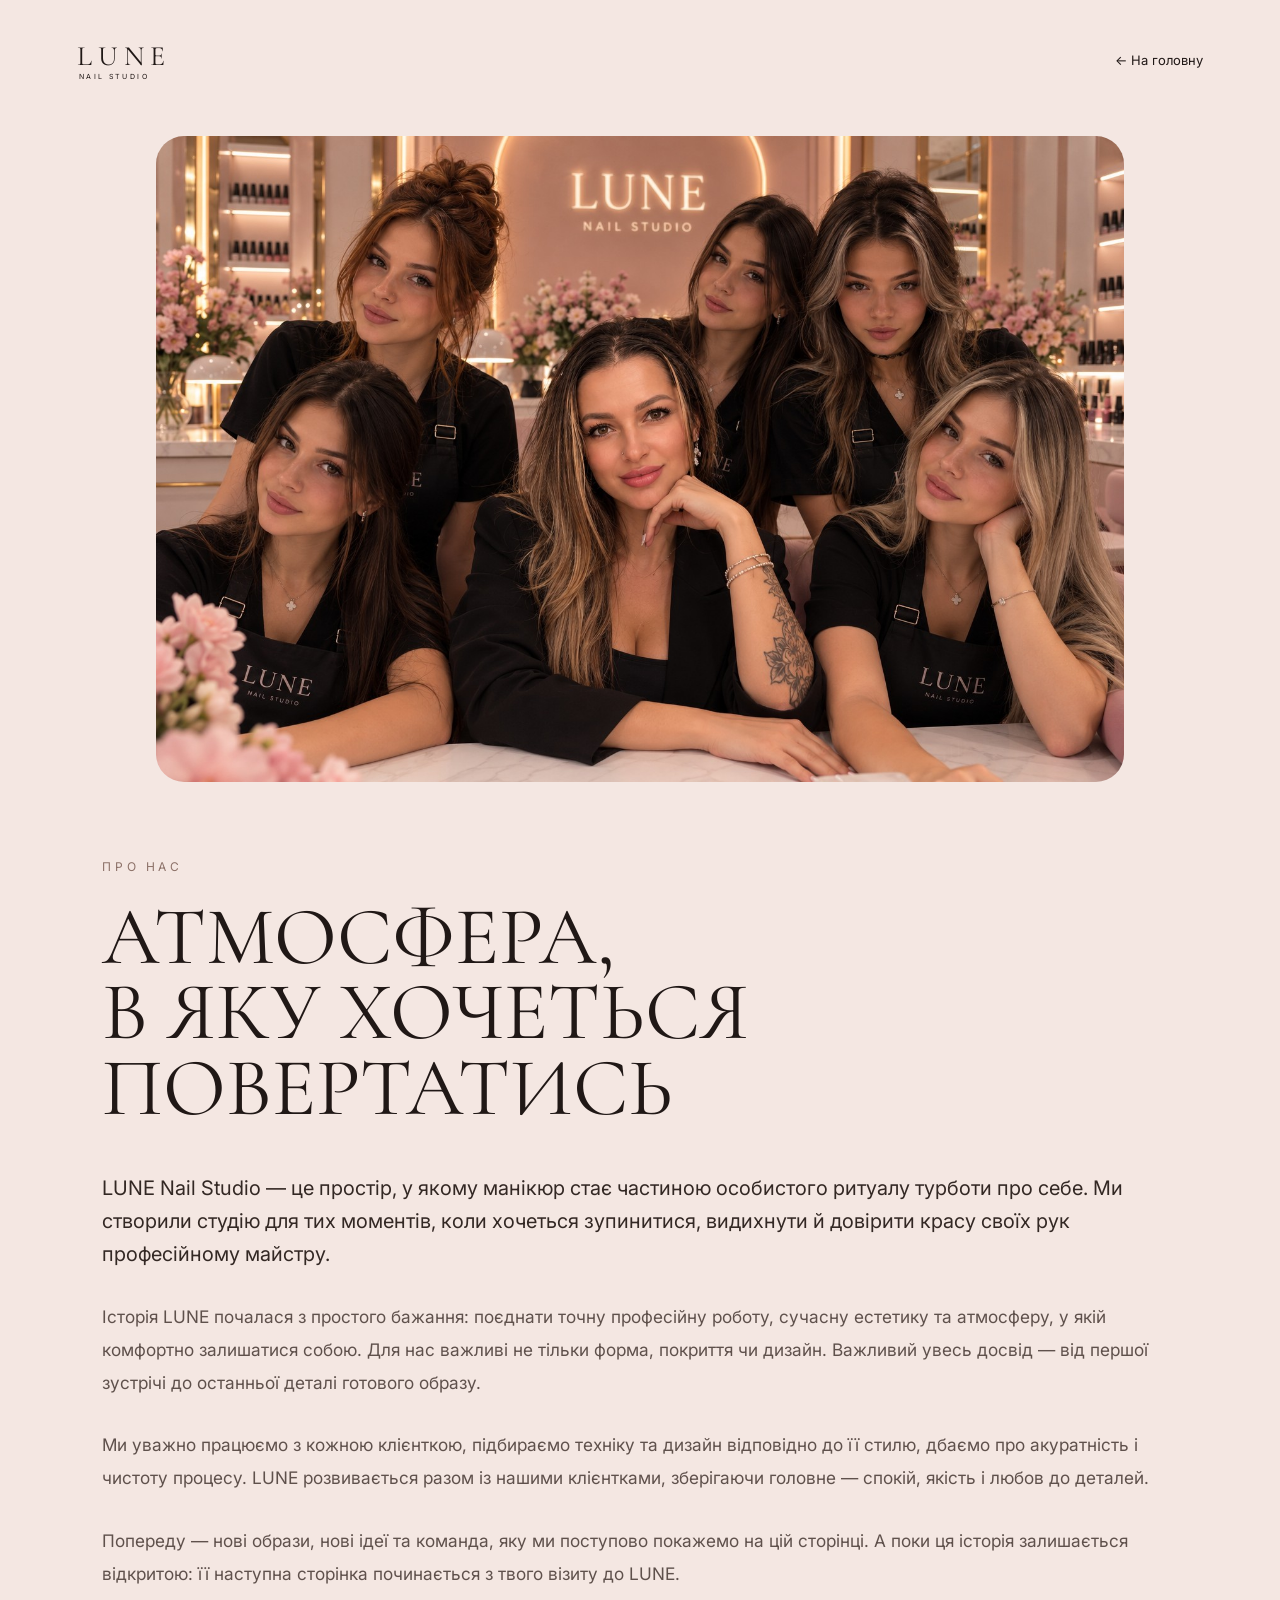
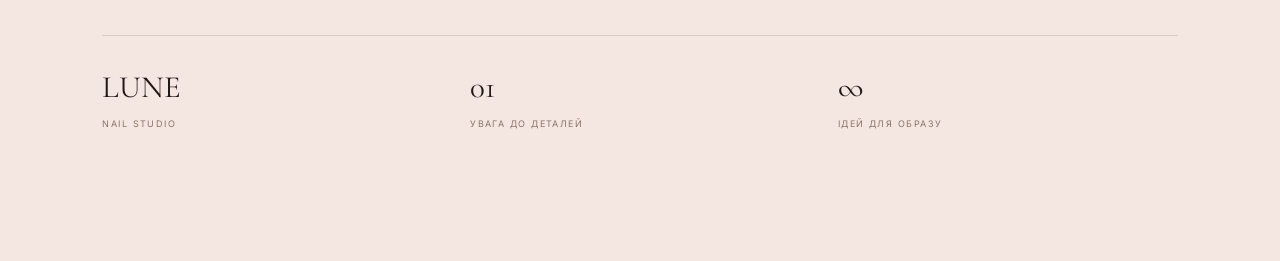
==== commit cc36381a: "Add files via upload" ====
--- a/about.html
+++ b/about.html
@@ -17,15 +17,14 @@
 
     /* Desktop only: team image first, then the story at full content width. */
     .about-page__team {
-      width:100% !important;
-      height:auto !important;
-      max-height:none !important;
-      aspect-ratio:auto !important;
-      display:block !important;
-      object-fit:contain !important;
-      object-position:center !important;
+      width:86%;
+      height:auto;
+      aspect-ratio:auto;
+      display:block;
+      object-fit:contain;
+      object-position:center;
       border-radius:28px;
-      margin-bottom:76px;
+      margin:0 auto 76px;
     }
 
     .about-page__copy {
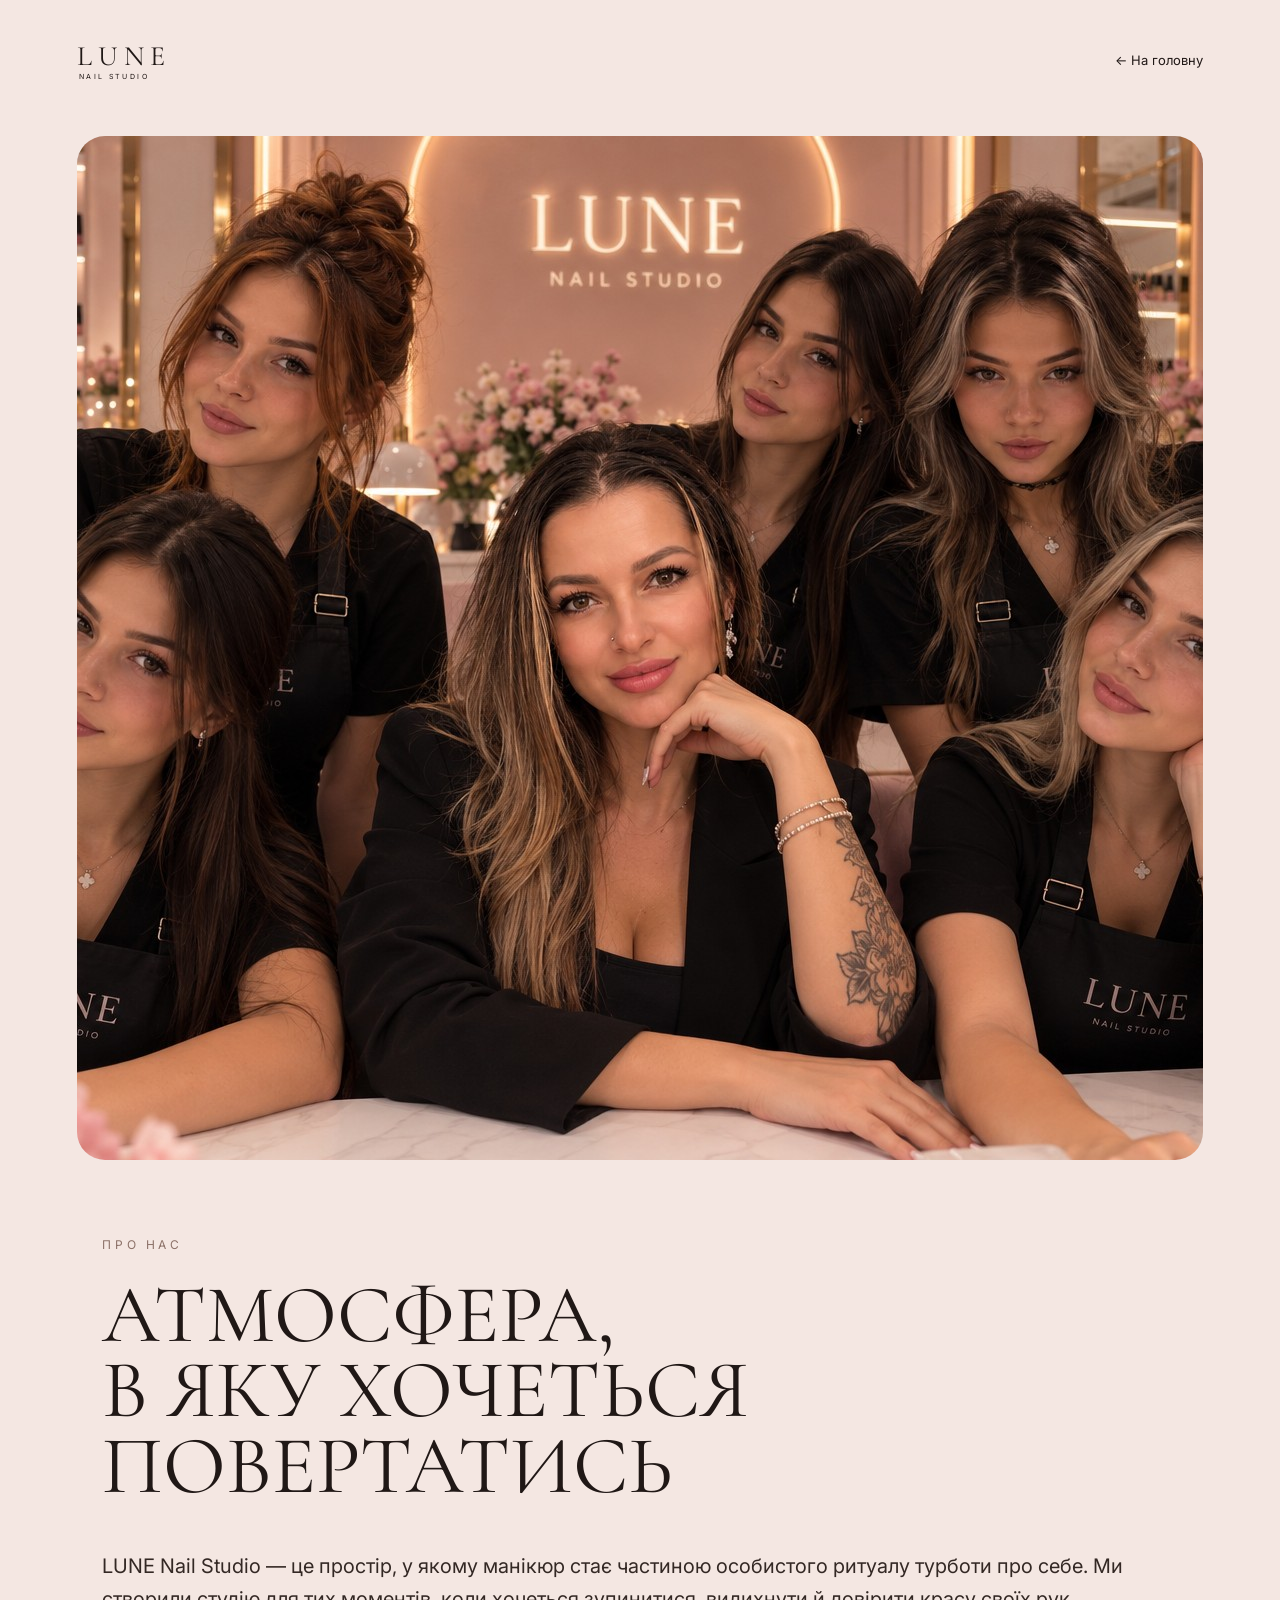
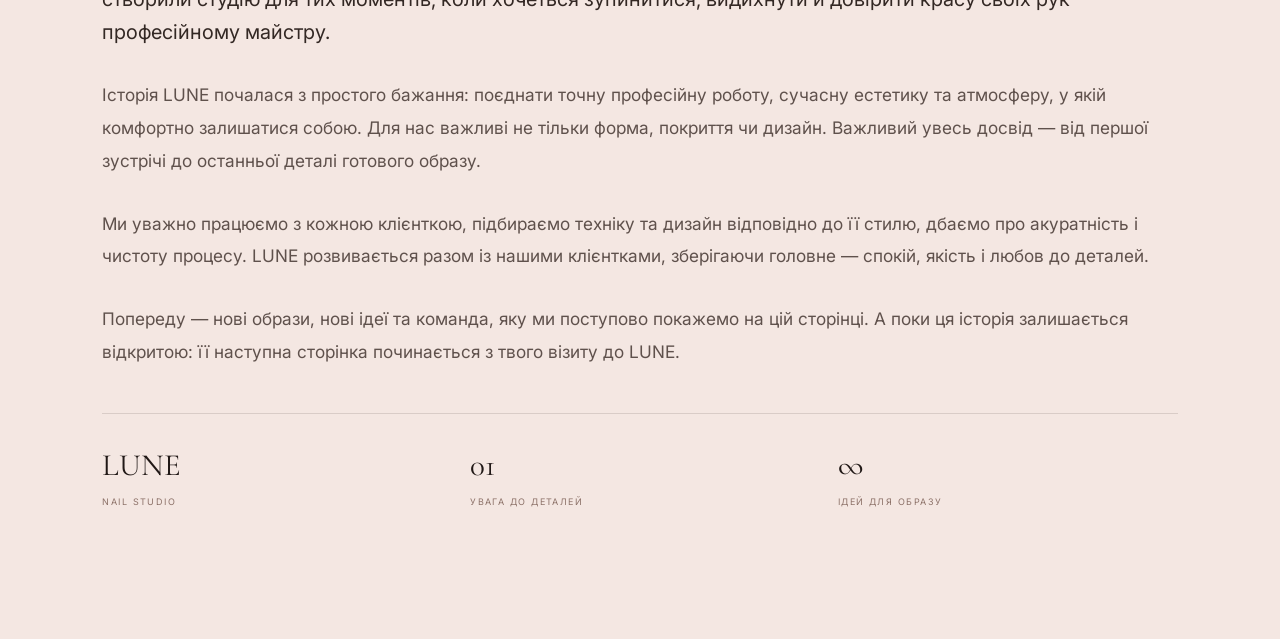
==== commit 663912a2: "Add files via upload" ====
--- a/about.html
+++ b/about.html
@@ -17,14 +17,13 @@
 
     /* Desktop only: team image first, then the story at full content width. */
     .about-page__team {
-      width:86%;
-      height:auto;
-      aspect-ratio:auto;
+      width:100%;
       display:block;
-      object-fit:contain;
+      aspect-ratio:3 / 2;
+      object-fit:cover;
       object-position:center;
       border-radius:28px;
-      margin:0 auto 76px;
+      margin-bottom:76px;
     }
 
     .about-page__copy {
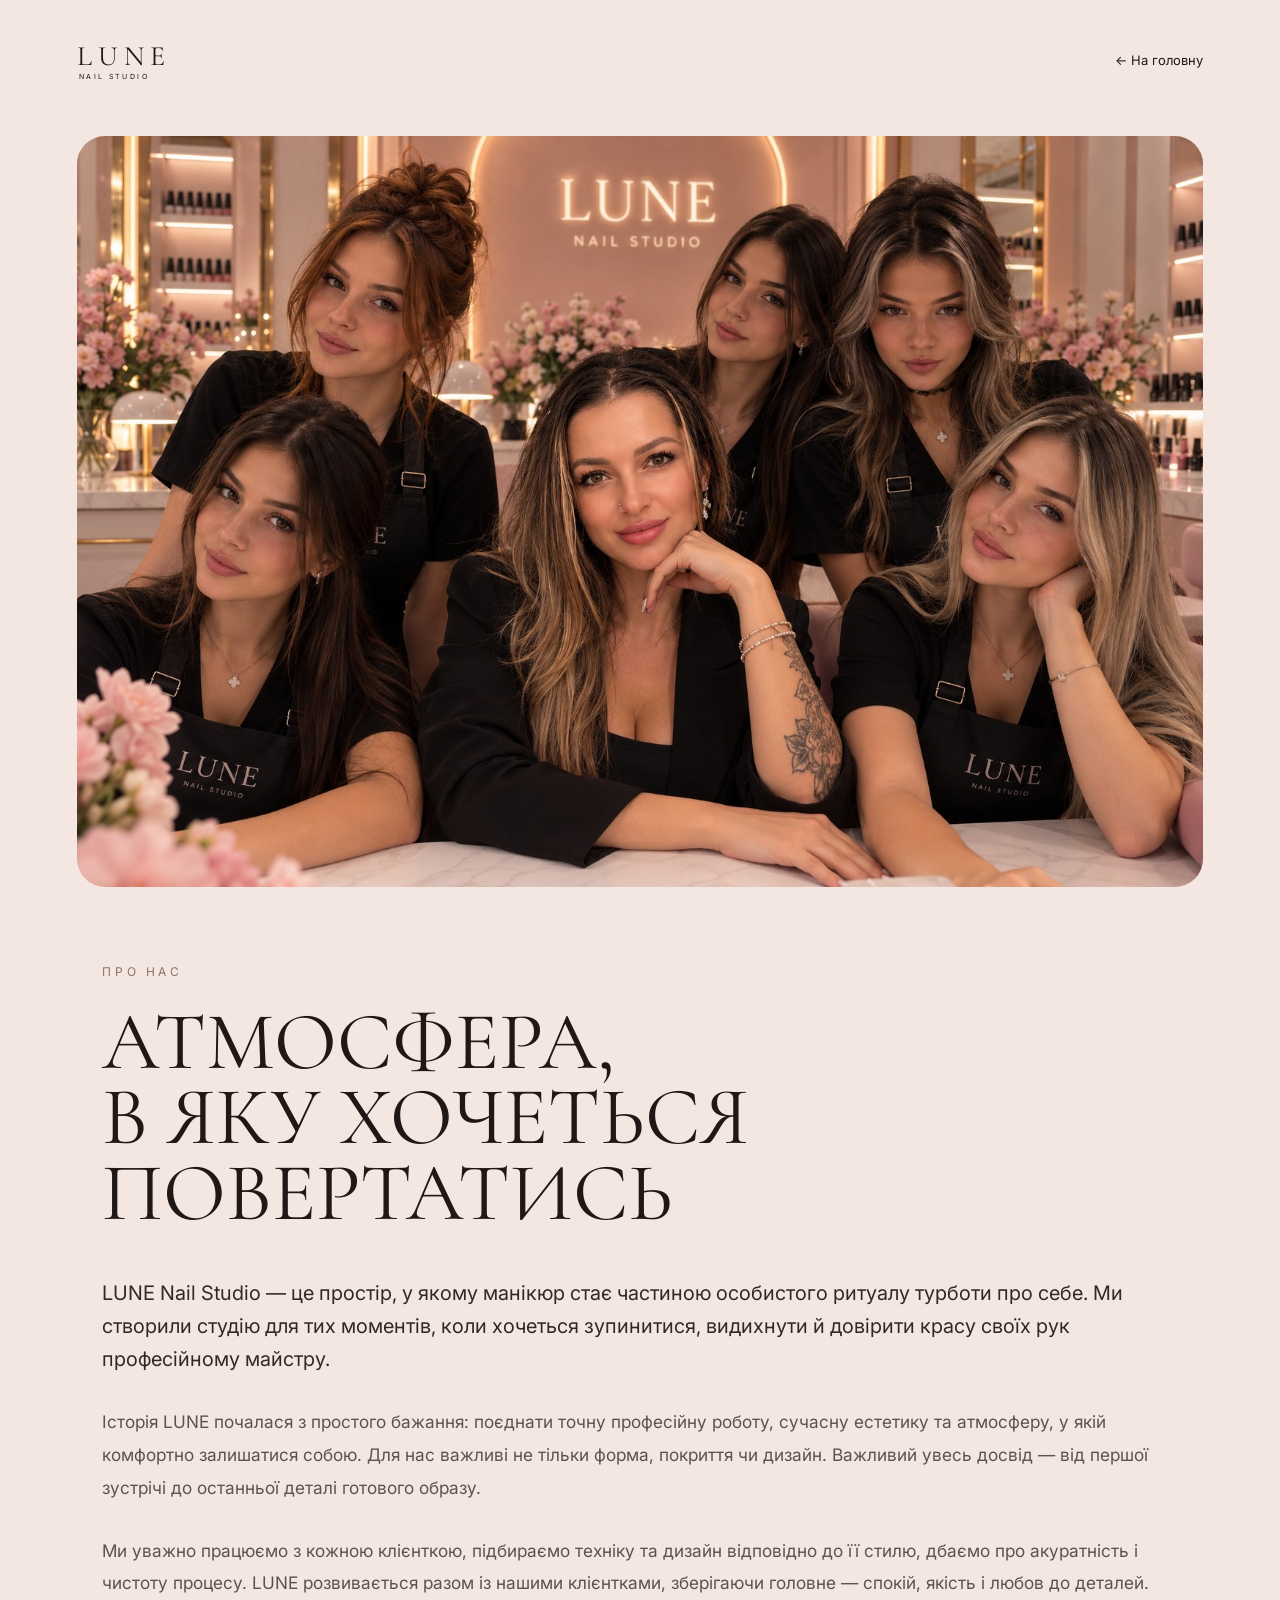
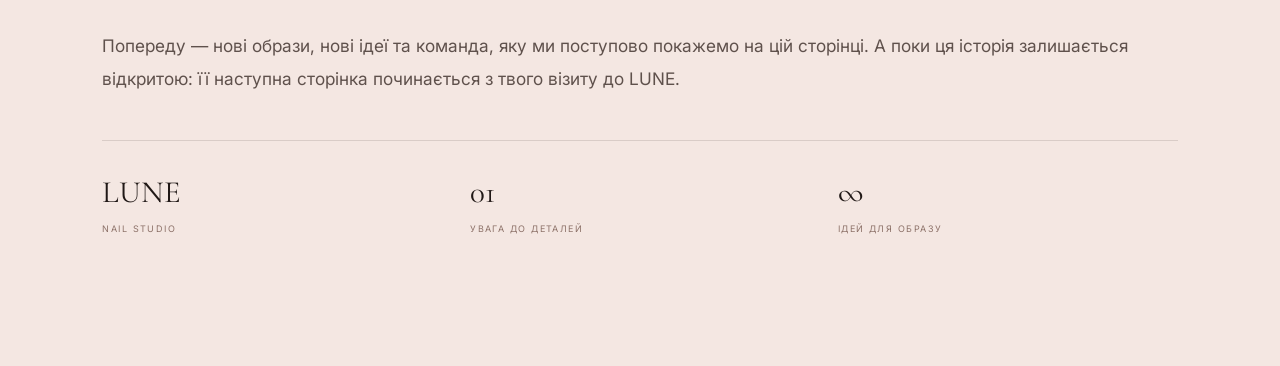
==== commit c767668d: "Add files via upload" ====
--- a/about.html
+++ b/about.html
@@ -18,9 +18,10 @@
     /* Desktop only: team image first, then the story at full content width. */
     .about-page__team {
       width:100%;
+      height:auto;
+      aspect-ratio:auto;
       display:block;
-      aspect-ratio:3 / 2;
-      object-fit:cover;
+      object-fit:contain;
       object-position:center;
       border-radius:28px;
       margin-bottom:76px;
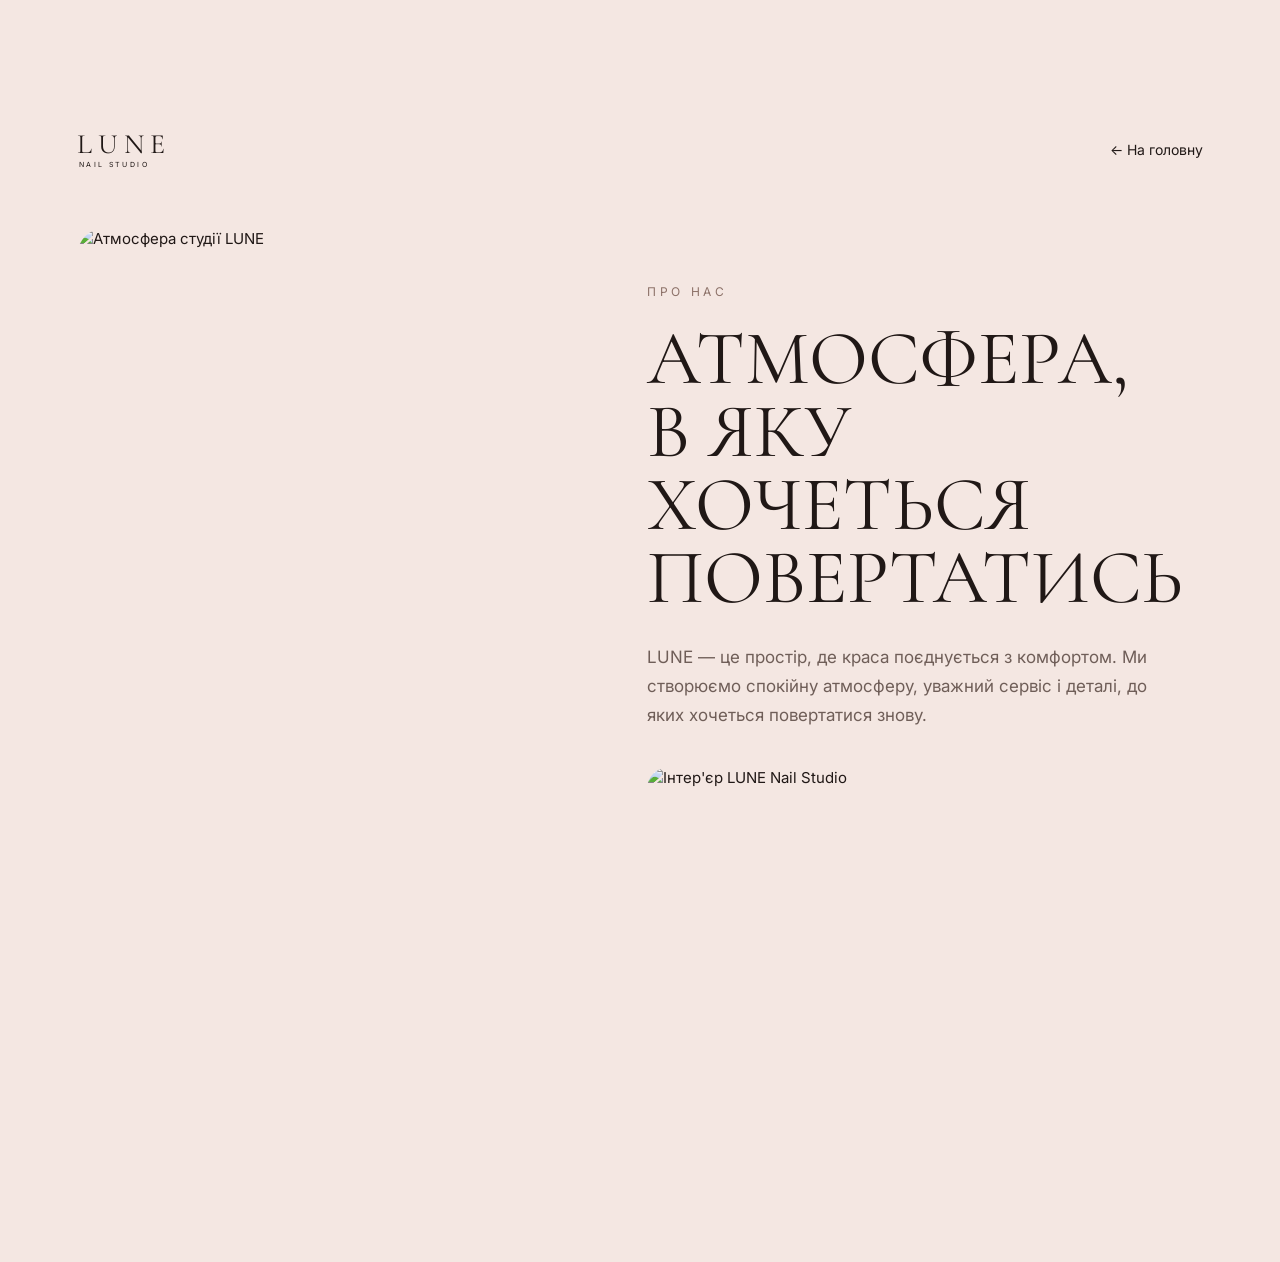
==== commit 7a1b3ca2: "Add files via upload" ====
--- a/about.html
+++ b/about.html
@@ -3,73 +3,28 @@
 <head>
   <meta charset="UTF-8">
   <meta name="viewport" content="width=device-width, initial-scale=1">
-  <meta name="description" content="LUNE Nail Studio — історія та атмосфера студії">
+  <meta name="description" content="LUNE Nail Studio — про студію">
   <title>Про нас — LUNE Nail Studio</title>
   <link rel="icon" type="image/svg+xml" href="favicon.svg">
   <link rel="stylesheet" href="css/reset.css">
   <link rel="stylesheet" href="css/variables.css">
   <link rel="stylesheet" href="css/style.css">
   <style>
-    body { background:#f4e7e2; color:#201816; }
-    .about-page { min-height:100vh; padding:42px 6vw 90px; }
-    .about-page__nav { display:flex; justify-content:space-between; align-items:center; margin-bottom:56px; }
-    .about-page__back { color:#201816; font-size:13px; }
-
-    /* Desktop only: team image first, then the story at full content width. */
-    .about-page__team {
-      width:100%;
-      height:auto;
-      aspect-ratio:auto;
-      display:block;
-      object-fit:contain;
-      object-position:center;
-      border-radius:28px;
-      margin-bottom:76px;
+    body { background: #f4e7e2; color: #201816; }
+    .about-page { min-height: 100vh; padding: 130px 6vw 80px; }
+    .about-page__nav { display:flex; justify-content:space-between; align-items:center; margin-bottom:60px; }
+    .about-page__back { color:#201816; font-size:14px; }
+    .about-page__grid { display:grid; grid-template-columns:1.15fr .85fr; gap:50px; align-items:stretch; }
+    .about-page__hero { min-height:620px; border-radius:28px; overflow:hidden; position:relative; }
+    .about-page__hero img { width:100%; height:100%; object-fit:cover; display:block; }
+    .about-page__copy { padding:55px 20px; display:flex; flex-direction:column; justify-content:center; }
+    .about-page__copy .eyebrow { color:#8c7168; }
+    .about-page__title { font-family:var(--ff-head); font-weight:400; font-size:clamp(52px,6vw,96px); line-height:.95; text-transform:uppercase; margin:22px 0 28px; }
+    .about-page__lead { max-width:580px; color:#6f5e58; line-height:1.7; font-size:17px; }
+    .about-page__photo { margin-top:38px; width:100%; max-width:620px; border-radius:22px; display:block; }
+    @media (max-width:899px) {
+      .about-page { display:none; }
     }
-
-    .about-page__copy {
-      width:100%;
-      max-width:none;
-      padding:0 2vw 40px;
-      display:block;
-    }
-    .about-page__copy .eyebrow { color:#8c7168; }
-    .about-page__title {
-      font-family:var(--ff-head);
-      font-weight:400;
-      font-size:clamp(58px,6.4vw,112px);
-      line-height:.92;
-      text-transform:uppercase;
-      margin:24px 0 46px;
-      max-width:none;
-    }
-    .about-page__story {
-      width:100%;
-      max-width:none;
-      color:#5f514c;
-      font-size:clamp(17px,1.35vw,21px);
-      line-height:1.9;
-    }
-    .about-page__story p { margin:0 0 30px; max-width:none; }
-    .about-page__story p:first-child {
-      color:#332824;
-      font-size:clamp(20px,1.55vw,25px);
-      line-height:1.65;
-    }
-    .about-page__facts {
-      width:100%;
-      display:grid;
-      grid-template-columns:repeat(3,1fr);
-      gap:28px;
-      margin-top:44px;
-      padding-top:28px;
-      border-top:1px solid rgba(32,24,22,.13);
-    }
-    .about-page__fact strong { display:block; font-family:var(--ff-head,Georgia,serif); font-size:31px; font-weight:400; }
-    .about-page__fact span { display:block; margin-top:7px; font-size:9px; letter-spacing:.16em; text-transform:uppercase; color:#8c7168; }
-
-    /* Mobile remains exactly excluded from this desktop layout. */
-    @media (max-width: 899px) { .about-page { display:none; } }
   </style>
 </head>
 <body>
@@ -82,29 +37,22 @@
       <a href="index.html#hero" class="about-page__back">← На головну</a>
     </div>
 
-    <img class="about-page__team"
-         src="assets/desktop/about-team.jpg"
-         alt="Команда LUNE Nail Studio"
-         width="1536"
-         height="1024"
-         fetchpriority="high"
-         decoding="async">
+    <div class="about-page__grid">
+      <div class="about-page__hero">
+        <img src="assets/images/about.jpg" alt="Атмосфера студії LUNE" width="1920" height="620">
+      </div>
 
-    <article class="about-page__copy">
-      <p class="eyebrow eyebrow--dark">ПРО НАС</p>
-      <h1 class="about-page__title">АТМОСФЕРА,<br>В ЯКУ ХОЧЕТЬСЯ<br>ПОВЕРТАТИСЬ</h1>
-      <div class="about-page__story">
-        <p>LUNE Nail Studio — це простір, у якому манікюр стає частиною особистого ритуалу турботи про себе. Ми створили студію для тих моментів, коли хочеться зупинитися, видихнути й довірити красу своїх рук професійному майстру.</p>
-        <p>Історія LUNE почалася з простого бажання: поєднати точну професійну роботу, сучасну естетику та атмосферу, у якій комфортно залишатися собою. Для нас важливі не тільки форма, покриття чи дизайн. Важливий увесь досвід — від першої зустрічі до останньої деталі готового образу.</p>
-        <p>Ми уважно працюємо з кожною клієнткою, підбираємо техніку та дизайн відповідно до її стилю, дбаємо про акуратність і чистоту процесу. LUNE розвивається разом із нашими клієнтками, зберігаючи головне — спокій, якість і любов до деталей.</p>
-        <p>Попереду — нові образи, нові ідеї та команда, яку ми поступово покажемо на цій сторінці. А поки ця історія залишається відкритою: її наступна сторінка починається з твого візиту до LUNE.</p>
+      <div class="about-page__copy">
+        <p class="eyebrow eyebrow--dark">ПРО НАС</p>
+        <h1 class="about-page__title">АТМОСФЕРА,<br>В ЯКУ ХОЧЕТЬСЯ<br>ПОВЕРТАТИСЬ</h1>
+        <p class="about-page__lead">
+          LUNE — це простір, де краса поєднується з комфортом.
+          Ми створюємо спокійну атмосферу, уважний сервіс і деталі,
+          до яких хочеться повертатися знову.
+        </p>
+        <img class="about-page__photo" src="assets/images/about-2.jpg" alt="Інтер'єр LUNE Nail Studio" width="520" height="360">
       </div>
-      <div class="about-page__facts" aria-label="LUNE Nail Studio">
-        <div class="about-page__fact"><strong>LUNE</strong><span>Nail studio</span></div>
-        <div class="about-page__fact"><strong>01</strong><span>Увага до деталей</span></div>
-        <div class="about-page__fact"><strong>∞</strong><span>Ідей для образу</span></div>
-      </div>
-    </article>
+    </div>
   </main>
 </body>
 </html>
